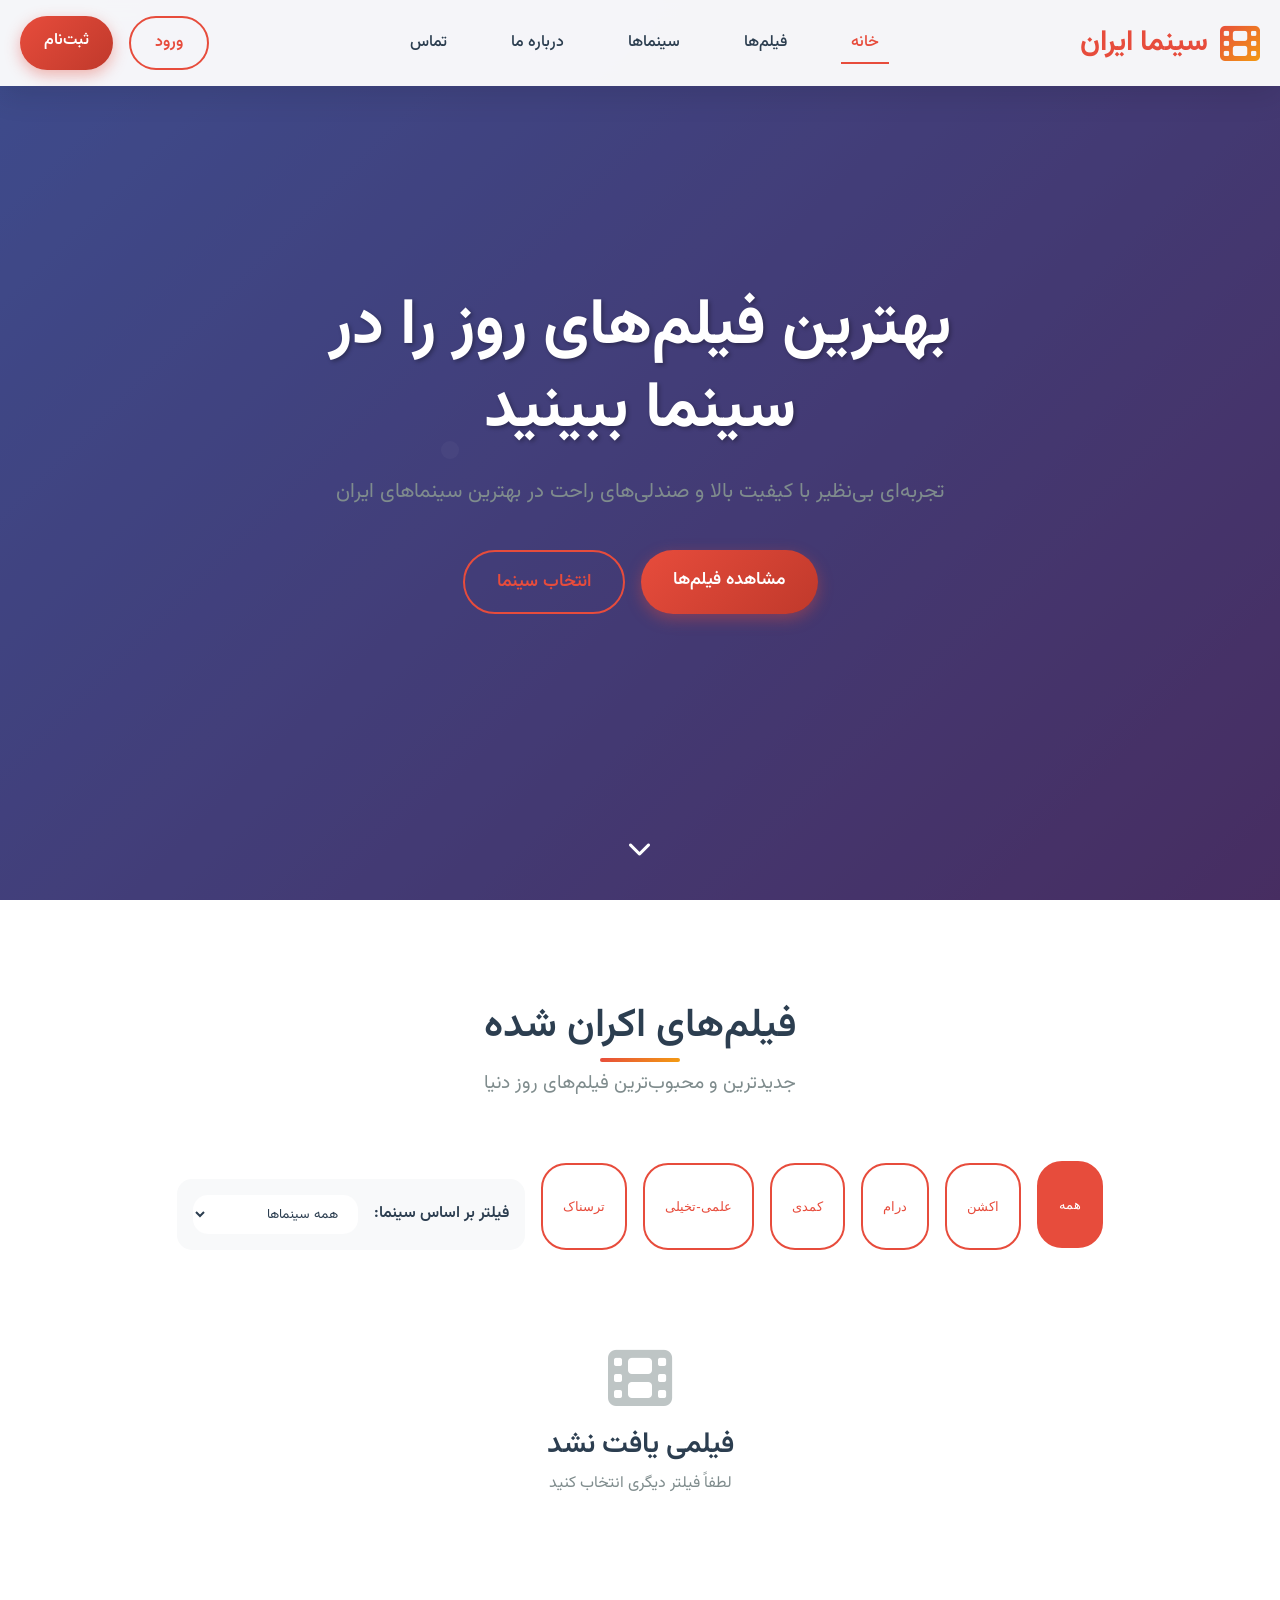
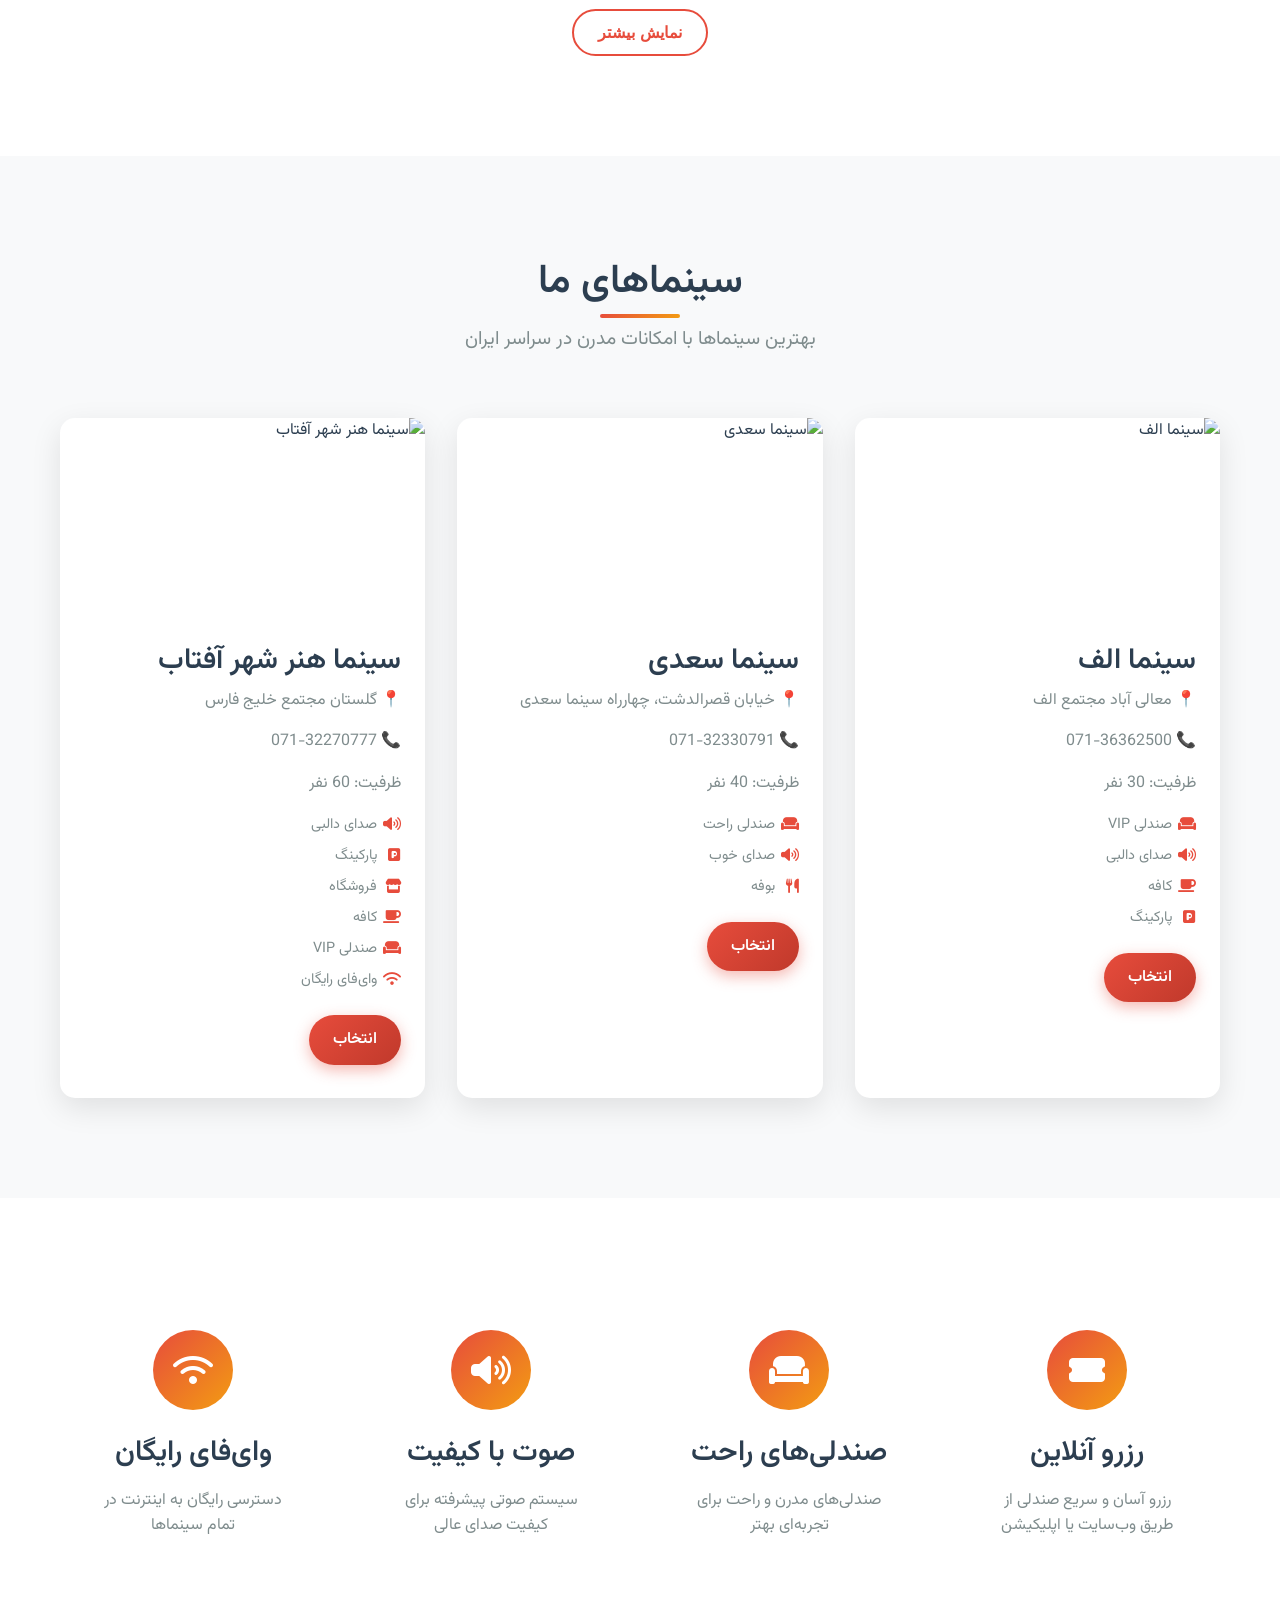
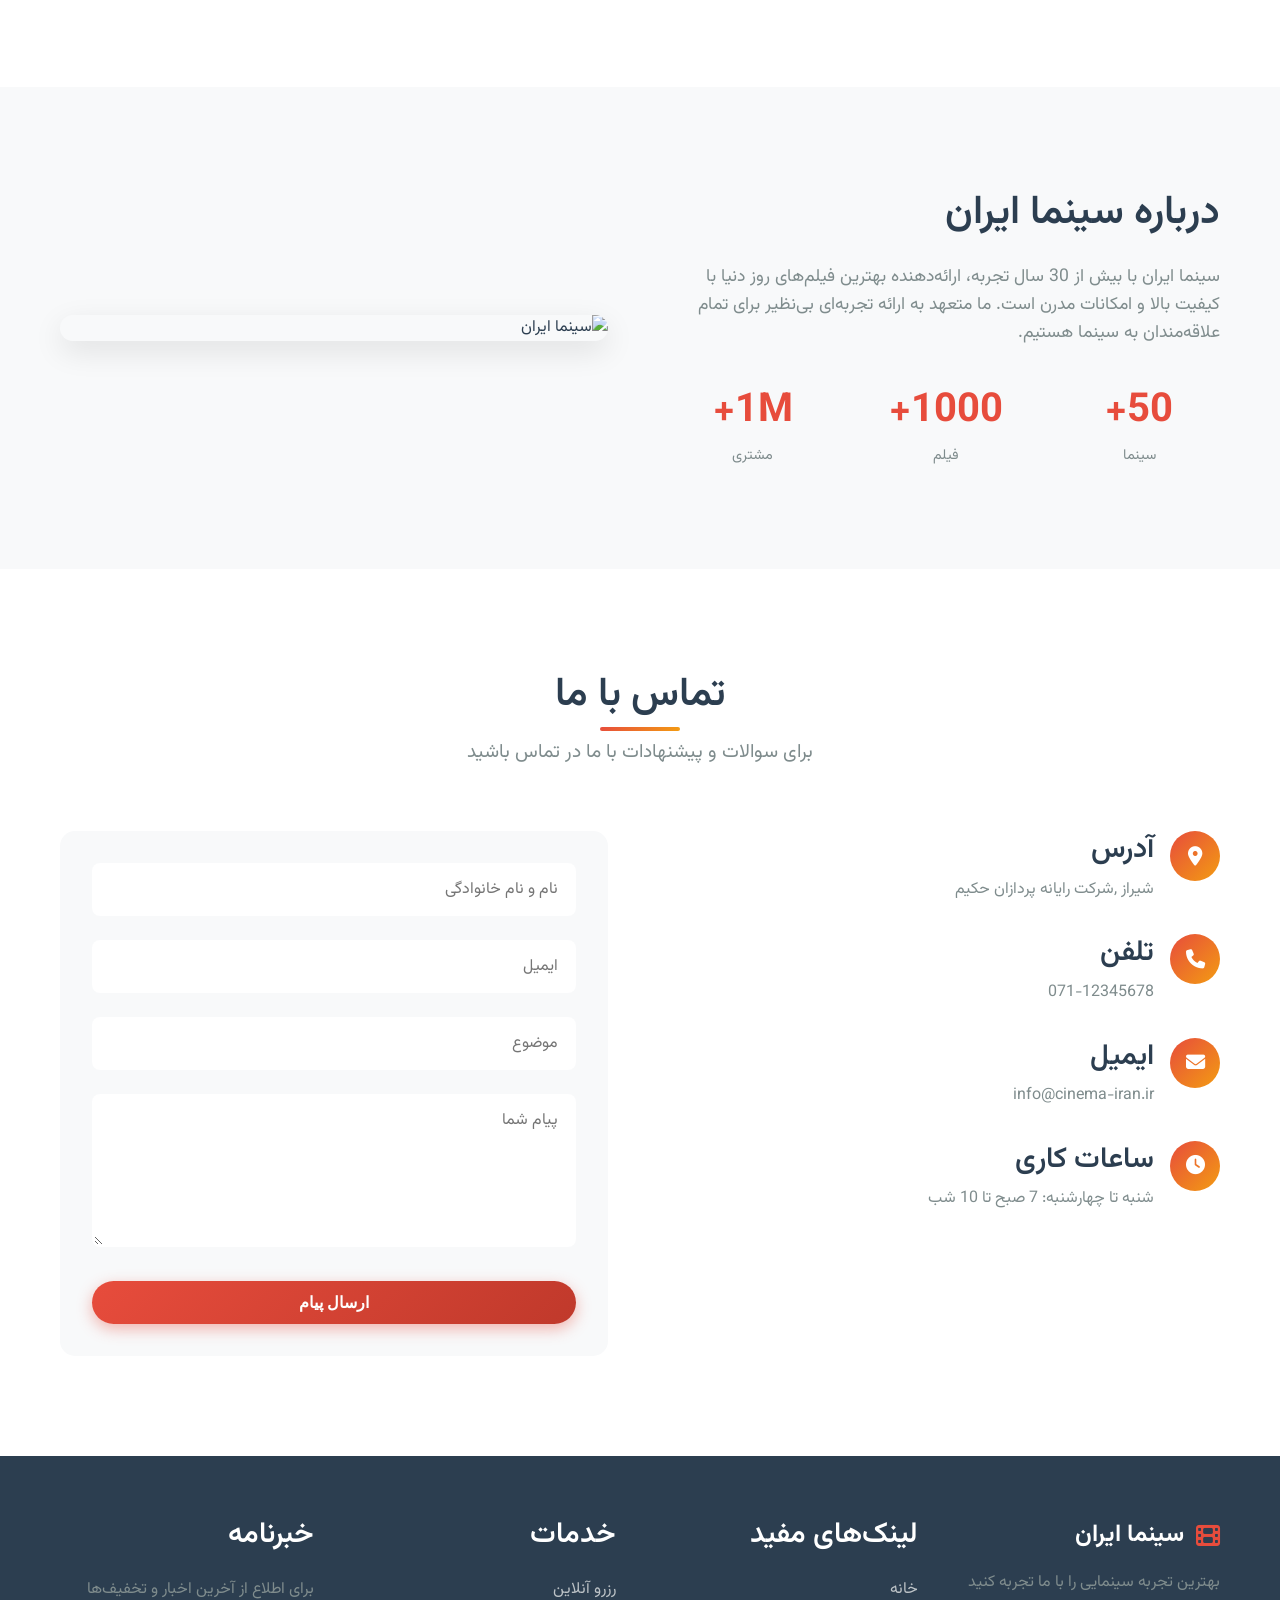
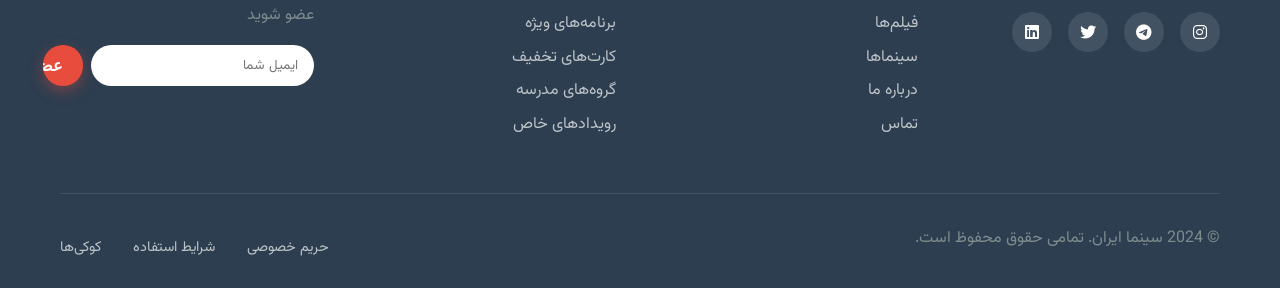
==== New folder (2)/index.html @ 8d55d8ad "Add files via upload" ====
<!DOCTYPE html>
<html lang="fa" dir="rtl">
<head>
    <meta charset="UTF-8">
    <meta name="viewport" content="width=device-width, initial-scale=1.0">
    <title>سینما ایران - بهترین تجربه سینمایی</title>
    <link rel="stylesheet" href="styles/main.css">
    <link href="https://cdnjs.cloudflare.com/ajax/libs/font-awesome/6.4.0/css/all.min.css" rel="stylesheet">
    <link href="https://fonts.googleapis.com/css2?family=Vazirmatn:wght@300;400;500;600;700&display=swap" rel="stylesheet">
</head>
<body>
    <!-- Header -->
    <header class="header">
        <nav class="nav">
            <div class="nav-brand">
                <div class="logo">
                    <i class="fas fa-film"></i>
                    <span>سینما ایران</span>
                </div>
            </div>
            <div class="nav-menu">
                <a href="#home" class="nav-link active">خانه</a>
                <a href="#movies" class="nav-link">فیلم‌ها</a>
                <a href="#cinemas" class="nav-link">سینماها</a>
                <a href="#about" class="nav-link">درباره ما</a>
                <a href="#contact" class="nav-link">تماس</a>
            </div>
            <div class="nav-auth">
                <a href="login.html" class="btn btn-outline">ورود</a>
                <a href="register.html" class="btn btn-primary">ثبت‌نام</a>
            </div>
            <div class="mobile-menu-toggle">
                <i class="fas fa-bars"></i>
            </div>
        </nav>
    </header>

    <!-- Hero Section -->
    <section id="home" class="hero">
        <div class="hero-background">
            <div class="hero-overlay"></div>
        </div>
        <div class="hero-content">
            <h1 class="hero-title">بهترین فیلم‌های روز را در سینما ببینید</h1>
            <p class="hero-subtitle">تجربه‌ای بی‌نظیر با کیفیت بالا و صندلی‌های راحت در بهترین سینماهای ایران</p>
            <div class="hero-buttons">
                <a href="#movies" class="btn btn-primary btn-large">مشاهده فیلم‌ها</a>
                <a href="#cinemas" class="btn btn-outline btn-large">انتخاب سینما</a>
            </div>
        </div>
        <div class="hero-scroll">
            <i class="fas fa-chevron-down"></i>
        </div>
    </section>

    <!-- Movies Section -->
<!-- Movies Section -->
<section id="movies" class="movies-section">
    <div class="container">
        <div class="section-header">
            <h2 class="section-title">فیلم‌های اکران شده</h2>
            <p class="section-subtitle">جدیدترین و محبوب‌ترین فیلم‌های روز دنیا</p>
        </div>
        
        <div class="movies-filter">
            <button class="filter-btn active" data-genre="all">همه</button>
            <button class="filter-btn" data-genre="اکشن">اکشن</button>
            <button class="filter-btn" data-genre="درام">درام</button>
            <button class="filter-btn" data-genre="کمدی">کمدی</button>
            <button class="filter-btn" data-genre="علمی-تخیلی">علمی-تخیلی</button>
            <button class="filter-btn" data-genre="ترسناک">ترسناک</button>
            
            <div class="cinema-filter">
                <label for="cinemaSelect">فیلتر بر اساس سینما:</label>
                <select id="cinemaSelect" onchange="filterMoviesByCinema()">
                    <option value="all">همه سینماها</option>
                    <option value="1">سینما الف</option>
                    <option value="2">سینما سعدی</option>
                    <option value="3">سینما هنر شهر آفتاب</option>
                </select>
            </div>
        </div>

        <div class="movies-grid" id="moviesGrid">
            <!-- Movies will be loaded here -->
        </div>

        <div class="movies-load-more">
            <button class="btn btn-outline" id="loadMoreBtn">نمایش بیشتر</button>
        </div>
    </div>
</section>

<!-- Cinemas Section -->
<section id="cinemas" class="cinemas-section">
    <div class="container">
        <div class="section-header">
            <h2 class="section-title">سینماهای ما</h2>
            <p class="section-subtitle">بهترین سینماها با امکانات مدرن در سراسر ایران</p>
        </div>
        
        <div class="cinemas-grid">

            <!-- سینما الف -->
            <div class="cinema-card">
                <div class="cinema-image">
                    <img src="https://images.unsplash.com/photo-1489599832527-2f8c977cac6a?auto=format&fit=crop&w=1000&q=80" alt="سینما الف">
                </div>
                <div class="cinema-info">
                    <h3>سینما الف</h3>
                    <p>📍 معالی آباد مجتمع الف</p>
                    <p>📞 071-36362500</p>
                    <p>ظرفیت: 30 نفر</p>
                    <div class="cinema-features">
                        <span><i class="fas fa-couch"></i> صندلی VIP</span>
                        <span><i class="fas fa-volume-up"></i> صدای دالبی</span>
                        <span><i class="fas fa-coffee"></i> کافه</span>
                        <span><i class="fas fa-parking"></i> پارکینگ</span>
                    </div>
                    <a href="#" class="btn btn-primary">انتخاب</a>
                </div>
            </div>

            <!-- سینما سعدی -->
            <div class="cinema-card">
                <div class="cinema-image">
                    <img src="https://images.unsplash.com/photo-1517604931442-7e0c8ed2963c?auto=format&fit=crop&w=1000&q=80" alt="سینما سعدی">
                </div>
                <div class="cinema-info">
                    <h3>سینما سعدی</h3>
                    <p>📍 خیابان قصرالدشت، چهارراه سینما سعدی</p>
                    <p>📞 071-32330791</p>
                    <p>ظرفیت: 40 نفر</p>
                    <div class="cinema-features">
                        <span><i class="fas fa-couch"></i> صندلی راحت</span>
                        <span><i class="fas fa-volume-up"></i> صدای خوب</span>
                        <span><i class="fas fa-utensils"></i> بوفه</span>
                    </div>
                    <a href="#" class="btn btn-primary">انتخاب</a>
                </div>
            </div>

            <!-- سینما هنر شهر آفتاب -->
            <div class="cinema-card">
                <div class="cinema-image">
                    <img src="https://images.unsplash.com/photo-1524985069026-dd778a71c7b4?auto=format&fit=crop&w=1000&q=80" alt="سینما هنر شهر آفتاب">
                </div>
                <div class="cinema-info">
                    <h3>سینما هنر شهر آفتاب</h3>
                    <p>📍 گلستان مجتمع خلیج فارس</p>
                    <p>📞 071-32270777</p>
                    <p>ظرفیت: 60 نفر</p>
                    <div class="cinema-features">
                        <span><i class="fas fa-volume-up"></i> صدای دالبی</span>
                        <span><i class="fas fa-parking"></i> پارکینگ</span>
                        <span><i class="fas fa-store"></i> فروشگاه</span>
                        <span><i class="fas fa-coffee"></i> کافه</span>
                        <span><i class="fas fa-couch"></i> صندلی VIP</span>
                        <span><i class="fas fa-wifi"></i> وای‌فای رایگان</span>
                    </div>
                    <a href="#" class="btn btn-primary">انتخاب</a>
                </div>
            </div>

        </div>
    </div>
</section>


    <!-- Features Section -->
    <section class="features-section">
        <div class="container">
            <div class="features-grid">
                <div class="feature-card">
                    <div class="feature-icon">
                        <i class="fas fa-ticket-alt"></i>
                    </div>
                    <h3>رزرو آنلاین</h3>
                    <p>رزرو آسان و سریع صندلی از طریق وب‌سایت یا اپلیکیشن</p>
                </div>
                
                <div class="feature-card">
                    <div class="feature-icon">
                        <i class="fas fa-couch"></i>
                    </div>
                    <h3>صندلی‌های راحت</h3>
                    <p>صندلی‌های مدرن و راحت برای تجربه‌ای بهتر</p>
                </div>
                
                <div class="feature-card">
                    <div class="feature-icon">
                        <i class="fas fa-volume-up"></i>
                    </div>
                    <h3>صوت با کیفیت</h3>
                    <p>سیستم صوتی پیشرفته برای کیفیت صدای عالی</p>
                </div>
                
                <div class="feature-card">
                    <div class="feature-icon">
                        <i class="fas fa-wifi"></i>
                    </div>
                    <h3>وای‌فای رایگان</h3>
                    <p>دسترسی رایگان به اینترنت در تمام سینماها</p>
                </div>
            </div>
        </div>
    </section>

    <!-- About Section -->
    <section id="about" class="about-section">
        <div class="container">
            <div class="about-content">
                <div class="about-text">
                    <h2>درباره سینما ایران</h2>
                    <p>سینما ایران با بیش از 30 سال تجربه، ارائه‌دهنده بهترین فیلم‌های روز دنیا با کیفیت بالا و امکانات مدرن است. ما متعهد به ارائه تجربه‌ای بی‌نظیر برای تمام علاقه‌مندان به سینما هستیم.</p>
                    <div class="about-stats">
                        <div class="stat">
                            <span class="stat-number">50+</span>
                            <span class="stat-label">سینما</span>
                        </div>
                        <div class="stat">
                            <span class="stat-number">1000+</span>
                            <span class="stat-label">فیلم</span>
                        </div>
                        <div class="stat">
                            <span class="stat-number">1M+</span>
                            <span class="stat-label">مشتری</span>
                        </div>
                    </div>
                </div>
                <div class="about-image">
                    <img src="https://images.unsplash.com/photo-1489599832527-2f8c977cac6a?ixlib=rb-4.0.3&ixid=M3wxMjA3fDB8MHxwaG90by1wYWdlfHx8fGVufDB8fHx8fA%3D%3D&auto=format&fit=crop&w=1000&q=80" alt="سینما ایران">
                </div>
            </div>
        </div>
    </section>

    <!-- Contact Section -->
    <section id="contact" class="contact-section">
        <div class="container">
            <div class="section-header">
                <h2 class="section-title">تماس با ما</h2>
                <p class="section-subtitle">برای سوالات و پیشنهادات با ما در تماس باشید</p>
            </div>
            
            <div class="contact-content">
                <div class="contact-info">
                    <div class="contact-item">
                        <div class="contact-icon">
                            <i class="fas fa-map-marker-alt"></i>
                        </div>
                        <div>
                            <h3>آدرس</h3>
                            <P>شیراز ,شرکت رایانه پردازان حکیم</P>
                        </div>
                    </div>
                    
                    <div class="contact-item">
                        <div class="contact-icon">
                            <i class="fas fa-phone"></i>
                        </div>
                        <div>
                            <h3>تلفن</h3>
                            <p>071-12345678</p>
                        </div>
                    </div>
                    
                    <div class="contact-item">
                        <div class="contact-icon">
                            <i class="fas fa-envelope"></i>
                        </div>
                        <div>
                            <h3>ایمیل</h3>
                            <p>info@cinema-iran.ir</p>
                        </div>
                    </div>
                    
                    <div class="contact-item">
                        <div class="contact-icon">
                            <i class="fas fa-clock"></i>
                        </div>
                        <div>
                            <h3>ساعات کاری</h3>
                            <p>شنبه تا چهارشنبه: 7 صبح تا 10 شب</p>
                        </div>
                    </div>
                </div>
                
                <div class="contact-form">
                    <form id="contactForm">
                        <div class="form-group">
                            <input type="text" id="name" placeholder="نام و نام خانوادگی" required>
                        </div>
                        <div class="form-group">
                            <input type="email" id="email" placeholder="ایمیل" required>
                        </div>
                        <div class="form-group">
                            <input type="text" id="subject" placeholder="موضوع" required>
                        </div>
                        <div class="form-group">
                            <textarea id="message" rows="5" placeholder="پیام شما" required></textarea>
                        </div>
                        <button type="submit" class="btn btn-primary btn-full">ارسال پیام</button>
                    </form>
                </div>
            </div>
        </div>
    </section>

    <!-- Footer -->
    <footer class="footer">
        <div class="container">
            <div class="footer-content">
                <div class="footer-section">
                    <div class="footer-logo">
                        <i class="fas fa-film"></i>
                        <span>سینما ایران</span>
                    </div>
                    <p>بهترین تجربه سینمایی را با ما تجربه کنید</p>
                    <div class="social-links">
                        <a href="#"><i class="fab fa-instagram"></i></a>
                        <a href="#"><i class="fab fa-telegram"></i></a>
                        <a href="#"><i class="fab fa-twitter"></i></a>
                        <a href="#"><i class="fab fa-linkedin"></i></a>
                    </div>
                </div>
                
                <div class="footer-section">
                    <h3>لینک‌های مفید</h3>
                    <ul>
                        <li><a href="#home">خانه</a></li>
                        <li><a href="#movies">فیلم‌ها</a></li>
                        <li><a href="#cinemas">سینماها</a></li>
                        <li><a href="#about">درباره ما</a></li>
                        <li><a href="#contact">تماس</a></li>
                    </ul>
                </div>
                
                <div class="footer-section">
                    <h3>خدمات</h3>
                    <ul>
                        <li><a href="#">رزرو آنلاین</a></li>
                        <li><a href="#">برنامه‌های ویژه</a></li>
                        <li><a href="#">کارت‌های تخفیف</a></li>
                        <li><a href="#">گروه‌های مدرسه</a></li>
                        <li><a href="#">رویدادهای خاص</a></li>
                    </ul>
                </div>
                
                <div class="footer-section">
                    <h3>خبرنامه</h3>
                    <p>برای اطلاع از آخرین اخبار و تخفیف‌ها عضو شوید</p>
                    <form class="newsletter-form">
                        <input type="email" placeholder="ایمیل شما" required>
                        <button type="submit" class="btn btn-primary">عضویت</button>
                    </form>
                </div>
            </div>
            
            <div class="footer-bottom">
                <p>&copy; 2024 سینما ایران. تمامی حقوق محفوظ است.</p>
                <div class="footer-links">
                    <a href="#">حریم خصوصی</a>
                    <a href="#">شرایط استفاده</a>
                    <a href="#">کوکی‌ها</a>
                </div>
            </div>
        </div>
    </footer>

    <script src="js/main.js"></script>
</body>
</html>
---- New folder (2)/styles/main.css ----
/* Reset and Base Styles */
* {
    margin: 0;
    padding: 0;
    box-sizing: border-box;
}

:root {
    --primary-color: #e74c3c;
    --primary-dark: #c0392b;
    --secondary-color: #f39c12;
    --accent-color: #3498db;
    --text-dark: #2c3e50;
    --text-light: #7f8c8d;
    --bg-light: #f8f9fa;
    --bg-white: #ffffff;
    --shadow: 0 10px 30px rgba(0, 0, 0, 0.1);
    --shadow-hover: 0 20px 40px rgba(0, 0, 0, 0.15);
    --border-radius: 15px;
    --transition: all 0.3s cubic-bezier(0.4, 0, 0.2, 1);
}

body {
    font-family: 'Vazirmatn', 'Tahoma', sans-serif;
    line-height: 1.6;
    color: var(--text-dark);
    background-color: var(--bg-light);
    overflow-x: hidden;
}

.container {
    max-width: 1200px;
    margin: 0 auto;
    padding: 0 20px;
}

/* Typography */
h1, h2, h3, h4, h5, h6 {
    font-weight: 600;
    line-height: 1.3;
    margin-bottom: 1rem;
}

h1 { font-size: 3.5rem; }
h2 { font-size: 2.5rem; }
h3 { font-size: 1.8rem; }

p {
    margin-bottom: 1rem;
    color: var(--text-light);
}

/* Buttons */
.btn {
    display: inline-block;
    padding: 12px 24px;
    border: none;
    border-radius: 50px;
    text-decoration: none;
    font-weight: 600;
    font-size: 1rem;
    text-align: center;
    cursor: pointer;
    transition: var(--transition);
    position: relative;
    overflow: hidden;
}

.btn::before {
    content: '';
    position: absolute;
    top: 0;
    left: -100%;
    width: 100%;
    height: 100%;
    background: linear-gradient(90deg, transparent, rgba(255, 255, 255, 0.2), transparent);
    transition: left 0.5s;
}

.btn:hover::before {
    left: 100%;
}

.btn-primary {
    background: linear-gradient(135deg, var(--primary-color), var(--primary-dark));
    color: white;
    box-shadow: 0 5px 15px rgba(231, 76, 60, 0.4);
}

.btn-primary:hover {
    transform: translateY(-3px);
    box-shadow: 0 10px 25px rgba(231, 76, 60, 0.6);
}

.btn-outline {
    background: transparent;
    color: var(--primary-color);
    border: 2px solid var(--primary-color);
}

.btn-outline:hover {
    background: var(--primary-color);
    color: white;
    transform: translateY(-3px);
}

.btn-large {
    padding: 16px 32px;
    font-size: 1.1rem;
}

.btn-full {
    width: 100%;
}

/* Header */
.header {
    position: fixed;
    top: 0;
    left: 0;
    right: 0;
    padding-left: 20px;
    padding-right: 20px;
    background: rgba(255, 255, 255, 0.95);
    backdrop-filter: blur(10px);
    z-index: 1000;
    transition: var(--transition);
    box-shadow: var(--shadow);
}

.header.scrolled {
    background: rgba(255, 255, 255, 0.98);
    box-shadow: 0 5px 20px rgba(0, 0, 0, 0.1);
}

.nav {
    display: flex;
    justify-content: space-between;
    align-items: center;
    padding: 1rem 0;
}

.nav-brand .logo {
    display: flex;
    align-items: center;
    gap: 12px;
    font-size: 1.8rem;
    font-weight: 700;
    color: var(--primary-color);
}

.nav-brand .logo i {
    font-size: 2.5rem;
    background: linear-gradient(135deg, var(--primary-color), var(--secondary-color));
    -webkit-background-clip: text;
    -webkit-text-fill-color: transparent;
    background-clip: text;
}

.nav-menu {
    display: flex;
    gap: 2rem;
}

.nav-link {
    color: var(--text-dark);
    text-decoration: none;
    font-weight: 500;
    padding: 8px 16px;
    border-radius: 25px;
    transition: var(--transition);
    position: relative;
}

.nav-link::after {
    content: '';
    position: absolute;
    bottom: 0;
    left: 50%;
    width: 0;
    height: 2px;
    background: var(--primary-color);
    transition: var(--transition);
    transform: translateX(-50%);
}

.nav-link:hover::after,
.nav-link.active::after {
    width: 80%;
}

.nav-link:hover,
.nav-link.active {
    color: var(--primary-color);
}

.nav-auth {
    display: flex;
    gap: 1rem;
}

.mobile-menu-toggle {
    display: none;
    font-size: 1.5rem;
    cursor: pointer;
    color: var(--primary-color);
}

/* Hero Section */
.hero {
    height: 100vh;
    position: relative;
    display: flex;
    align-items: center;
    justify-content: center;
    text-align: center;
    color: white;
    overflow: hidden;
}

.hero-background {
    position: absolute;
    top: 0;
    left: 0;
    width: 100%;
    height: 100%;
    background: linear-gradient(135deg, #667eea 0%, #764ba2 100%);
    z-index: -2;
}

.hero-background::before {
    content: '';
    position: absolute;
    top: 0;
    left: 0;
    width: 100%;
    height: 100%;
    background: url('data:image/svg+xml,<svg xmlns="http://www.w3.org/2000/svg" viewBox="0 0 100 100"><defs><pattern id="grain" width="100" height="100" patternUnits="userSpaceOnUse"><circle cx="50" cy="50" r="1" fill="white" opacity="0.1"/></pattern></defs><rect width="100" height="100" fill="url(%23grain)"/></svg>');
    opacity: 0.3;
}

.hero-overlay {
    position: absolute;
    top: 0;
    left: 0;
    width: 100%;
    height: 100%;
    background: rgba(0, 0, 0, 0.4);
    z-index: -1;
}

.hero-content {
    max-width: 800px;
    padding: 0 20px;
    z-index: 1;
}

.hero-title {
    font-size: 4rem;
    font-weight: 700;
    margin-bottom: 1.5rem;
    text-shadow: 2px 2px 4px rgba(0, 0, 0, 0.3);
    animation: fadeInUp 1s ease-out;
}

.hero-subtitle {
    font-size: 1.3rem;
    margin-bottom: 2.5rem;
    opacity: 0.9;
    animation: fadeInUp 1s ease-out 0.2s both;
}

.hero-buttons {
    display: flex;
    gap: 1rem;
    justify-content: center;
    flex-wrap: wrap;
    animation: fadeInUp 1s ease-out 0.4s both;
}

.hero-scroll {
    position: absolute;
    bottom: 30px;
    left: 50%;
    transform: translateX(-50%);
    color: white;
    font-size: 1.5rem;
    animation: bounce 2s infinite;
    cursor: pointer;
}

/* Section Headers */
.section-header {
    text-align: center;
    margin-bottom: 4rem;
}

.section-title {
    color: var(--text-dark);
    margin-bottom: 1rem;
    position: relative;
}

.section-title::after {
    content: '';
    position: absolute;
    bottom: -10px;
    left: 50%;
    transform: translateX(-50%);
    width: 80px;
    height: 4px;
    background: linear-gradient(135deg, var(--primary-color), var(--secondary-color));
    border-radius: 2px;
}

.section-subtitle {
    font-size: 1.2rem;
    color: var(--text-light);
    max-width: 600px;
    margin: 0 auto;
}

/* Movies Section */
.movies-section {
    padding: 100px 0;
    background: var(--bg-white);
}

.movies-filter {
    display: flex;
    justify-content: center;
    gap: 1rem;
    margin-bottom: 3rem;
    flex-wrap: wrap;
}

.filter-btn {
    padding: 10px 20px;
    border: 2px solid var(--primary-color);
    background: transparent;
    color: var(--primary-color);
    border-radius: 25px;
    cursor: pointer;
    transition: var(--transition);
    font-weight: 500;
}

.filter-btn:hover,
.filter-btn.active {
    background: var(--primary-color);
    color: white;
    transform: translateY(-2px);
}

.movies-grid {
    display: grid;
    grid-template-columns: repeat(auto-fit, minmax(300px, 1fr));
    gap: 2rem;
    margin-bottom: 3rem;
}

.movie-card {
    background: var(--bg-white);
    border-radius: var(--border-radius);
    overflow: hidden;
    box-shadow: var(--shadow);
    transition: var(--transition);
    cursor: pointer;
}

.movie-card:hover {
    transform: translateY(-10px);
    box-shadow: var(--shadow-hover);
}

.movie-image {
    width: 100%;
    height: 200px;
    background: linear-gradient(135deg, var(--primary-color), var(--secondary-color));
    display: flex;
    align-items: center;
    justify-content: center;
    color: white;
    font-size: 4rem;
    position: relative;
    overflow: hidden;
}

.movie-image::before {
    content: '';
    position: absolute;
    top: 0;
    left: 0;
    width: 100%;
    height: 100%;
    background: linear-gradient(45deg, transparent 30%, rgba(255, 255, 255, 0.1) 50%, transparent 70%);
    transform: translateX(-100%);
    transition: var(--transition);
}

.movie-card:hover .movie-image::before {
    transform: translateX(100%);
}

.movie-info {
    padding: 1.5rem;
}

.movie-title {
    font-size: 1.3rem;
    font-weight: 600;
    color: var(--text-dark);
    margin-bottom: 0.5rem;
}

.movie-genre {
    color: var(--text-light);
    margin-bottom: 0.5rem;
    font-size: 0.9rem;
}

.movie-rating {
    display: flex;
    align-items: center;
    gap: 0.5rem;
    margin-bottom: 1rem;
}

.movie-rating i {
    color: var(--secondary-color);
}

.movie-price {
    font-size: 1.2rem;
    font-weight: 600;
    color: var(--primary-color);
    margin-bottom: 1rem;
}

.book-btn {
    width: 100%;
    background: linear-gradient(135deg, var(--primary-color), var(--primary-dark));
    color: white;
    border: none;
    padding: 12px;
    border-radius: 8px;
    font-weight: 600;
    cursor: pointer;
    transition: var(--transition);
}

.book-btn:hover {
    transform: translateY(-2px);
    box-shadow: 0 5px 15px rgba(231, 76, 60, 0.4);
}

.movies-load-more {
    text-align: center;
}

/* Cinemas Section */
.cinemas-section {
    padding: 100px 0;
    background: var(--bg-light);
}

.cinemas-grid {
    display: grid;
    grid-template-columns: repeat(auto-fit, minmax(350px, 1fr));
    gap: 2rem;
}

.cinema-card {
    background: var(--bg-white);
    border-radius: var(--border-radius);
    overflow: hidden;
    box-shadow: var(--shadow);
    transition: var(--transition);
}

.cinema-card:hover {
    transform: translateY(-10px);
    box-shadow: var(--shadow-hover);
}

.cinema-image {
    width: 100%;
    height: 200px;
    overflow: hidden;
}

.cinema-image img {
    width: 100%;
    height: 100%;
    object-fit: cover;
    transition: var(--transition);
}

.cinema-card:hover .cinema-image img {
    transform: scale(1.1);
}

.cinema-info {
    padding: 1.5rem;
}

.cinema-info h3 {
    color: var(--text-dark);
    margin-bottom: 0.5rem;
}

.cinema-info p {
    color: var(--text-light);
    margin-bottom: 1rem;
}

.cinema-features {
    display: flex;
    flex-direction: column;
    gap: 0.5rem;
    margin-bottom: 1.5rem;
}

.cinema-features span {
    display: flex;
    align-items: center;
    gap: 0.5rem;
    font-size: 0.9rem;
    color: var(--text-light);
}

.cinema-features i {
    color: var(--primary-color);
    width: 16px;
}

/* Features Section */
.features-section {
    padding: 100px 0;
    background: var(--bg-white);
}

.features-grid {
    display: grid;
    grid-template-columns: repeat(auto-fit, minmax(250px, 1fr));
    gap: 2rem;
}

.feature-card {
    text-align: center;
    padding: 2rem;
    transition: var(--transition);
}

.feature-card:hover {
    transform: translateY(-10px);
}

.feature-icon {
    width: 80px;
    height: 80px;
    margin: 0 auto 1.5rem;
    background: linear-gradient(135deg, var(--primary-color), var(--secondary-color));
    border-radius: 50%;
    display: flex;
    align-items: center;
    justify-content: center;
    color: white;
    font-size: 2rem;
}

.feature-card h3 {
    color: var(--text-dark);
    margin-bottom: 1rem;
}

.feature-card p {
    color: var(--text-light);
}

/* About Section */
.about-section {
    padding: 100px 0;
    background: var(--bg-light);
}

.about-content {
    display: grid;
    grid-template-columns: 1fr 1fr;
    gap: 4rem;
    align-items: center;
}

.about-text h2 {
    color: var(--text-dark);
    margin-bottom: 1.5rem;
}

.about-text p {
    font-size: 1.1rem;
    margin-bottom: 2rem;
}

.about-stats {
    display: grid;
    grid-template-columns: repeat(3, 1fr);
    gap: 2rem;
}

.stat {
    text-align: center;
}

.stat-number {
    display: block;
    font-size: 2.5rem;
    font-weight: 700;
    color: var(--primary-color);
}

.stat-label {
    color: var(--text-light);
    font-size: 0.9rem;
}

.about-image {
    border-radius: var(--border-radius);
    overflow: hidden;
    box-shadow: var(--shadow);
}

.about-image img {
    width: 100%;
    height: 100%;
    object-fit: cover;
}

/* Contact Section */
.contact-section {
    padding: 100px 0;
    background: var(--bg-white);
}

.contact-content {
    display: grid;
    grid-template-columns: 1fr 1fr;
    gap: 4rem;
}

.contact-info {
    display: flex;
    flex-direction: column;
    gap: 2rem;
}

.contact-item {
    display: flex;
    gap: 1rem;
    align-items: flex-start;
}

.contact-icon {
    width: 50px;
    height: 50px;
    background: linear-gradient(135deg, var(--primary-color), var(--secondary-color));
    border-radius: 50%;
    display: flex;
    align-items: center;
    justify-content: center;
    color: white;
    font-size: 1.2rem;
    flex-shrink: 0;
}

.contact-item h3 {
    color: var(--text-dark);
    margin-bottom: 0.5rem;
}

.contact-item p {
    color: var(--text-light);
    margin: 0;
}

.contact-form {
    background: var(--bg-light);
    padding: 2rem;
    border-radius: var(--border-radius);
}

.form-group {
    margin-bottom: 1.5rem;
}

.form-group input,
.form-group textarea {
    width: 100%;
    padding: 12px 16px;
    border: 2px solid transparent;
    border-radius: 8px;
    font-family: inherit;
    font-size: 1rem;
    transition: var(--transition);
    background: var(--bg-white);
}

.form-group input:focus,
.form-group textarea:focus {
    outline: none;
    border-color: var(--primary-color);
    box-shadow: 0 0 0 3px rgba(231, 76, 60, 0.1);
}

.form-group textarea {
    resize: vertical;
    min-height: 120px;
}

/* Footer */
.footer {
    background: var(--text-dark);
    color: white;
    padding: 60px 0 20px;
}

.footer-content {
    display: grid;
    grid-template-columns: repeat(auto-fit, minmax(250px, 1fr));
    gap: 3rem;
    margin-bottom: 3rem;
}

.footer-logo {
    display: flex;
    align-items: center;
    gap: 12px;
    font-size: 1.5rem;
    font-weight: 700;
    margin-bottom: 1rem;
}

.footer-logo i {
    color: var(--primary-color);
}

.footer-section h3 {
    color: white;
    margin-bottom: 1.5rem;
}

.footer-section ul {
    list-style: none;
}

.footer-section ul li {
    margin-bottom: 0.5rem;
}

.footer-section ul li a {
    color: #bdc3c7;
    text-decoration: none;
    transition: var(--transition);
}

.footer-section ul li a:hover {
    color: var(--primary-color);
}

.social-links {
    display: flex;
    gap: 1rem;
    margin-top: 1rem;
}

.social-links a {
    width: 40px;
    height: 40px;
    background: rgba(255, 255, 255, 0.1);
    border-radius: 50%;
    display: flex;
    align-items: center;
    justify-content: center;
    color: white;
    text-decoration: none;
    transition: var(--transition);
}

.social-links a:hover {
    background: var(--primary-color);
    transform: translateY(-3px);
}

.newsletter-form {
    display: flex;
    gap: 0.5rem;
    margin-top: 1rem;
}

.newsletter-form input {
    flex: 1;
    padding: 10px 16px;
    border: none;
    border-radius: 25px;
    font-family: inherit;
}

.newsletter-form button {
    padding: 10px 20px;
    border: none;
    border-radius: 25px;
    background: var(--primary-color);
    color: white;
    cursor: pointer;
    transition: var(--transition);
}

.newsletter-form button:hover {
    background: var(--primary-dark);
}

.footer-bottom {
    border-top: 1px solid rgba(255, 255, 255, 0.1);
    padding-top: 2rem;
    display: flex;
    justify-content: space-between;
    align-items: center;
    flex-wrap: wrap;
    gap: 1rem;
}

.footer-links {
    display: flex;
    gap: 2rem;
}

.footer-links a {
    color: #bdc3c7;
    text-decoration: none;
    font-size: 0.9rem;
    transition: var(--transition);
}

.footer-links a:hover {
    color: var(--primary-color);
}

/* Animations */
@keyframes fadeInUp {
    from {
        opacity: 0;
        transform: translateY(30px);
    }
    to {
        opacity: 1;
        transform: translateY(0);
    }
}

@keyframes bounce {
    0%, 20%, 50%, 80%, 100% {
        transform: translateX(-50%) translateY(0);
    }
    40% {
        transform: translateX(-50%) translateY(-10px);
    }
    60% {
        transform: translateX(-50%) translateY(-5px);
    }
}

/* Responsive Design */
@media (max-width: 768px) {
    .hero-title {
        font-size: 2.5rem;
    }
    
    .hero-subtitle {
        font-size: 1.1rem;
    }
    
    .hero-buttons {
        flex-direction: column;
        align-items: center;
    }
    
    .nav-menu {
        display: none;
    }
    
    .mobile-menu-toggle {
        display: block;
    }
    
    .about-content,
    .contact-content {
        grid-template-columns: 1fr;
        gap: 2rem;
    }
    
    .about-stats {
        grid-template-columns: 1fr;
    }
    
    .cinemas-grid {
        grid-template-columns: 1fr;
    }
    
    .features-grid {
        grid-template-columns: 1fr;
    }
    
    .footer-content {
        grid-template-columns: 1fr;
        text-align: center;
    }
    
    .footer-bottom {
        flex-direction: column;
        text-align: center;
    }
}

@media (max-width: 480px) {
    .container {
        padding: 0 15px;
    }
    
    .hero-title {
        font-size: 2rem;
    }
    
    .section-title {
        font-size: 2rem;
    }
    
    .movies-filter {
        flex-direction: column;
        align-items: center;
    }
    
    .filter-btn {
        width: 200px;
    }
}

/* Cinema Filter */
.cinema-filter {
    display: flex;
    align-items: center;
    gap: 1rem;
    margin-top: 1rem;
    padding: 1rem;
    background: var(--bg-light);
    border-radius: var(--border-radius);
}

.cinema-filter label {
    font-weight: 600;
    color: var(--text-dark);
    white-space: nowrap;
}

.cinema-filter select {
    padding: 0.5rem 1rem;
    border: 2px solid var(--border-color);
    border-radius: var(--border-radius);
    background: var(--bg-white);
    color: var(--text-dark);
    font-family: 'Vazirmatn', 'Tahoma', sans-serif;
    cursor: pointer;
    transition: var(--transition);
}

.cinema-filter select:focus {
    outline: none;
    border-color: var(--primary-color);
    box-shadow: 0 0 0 3px rgba(231, 76, 60, 0.1);
}

/* Movie Selection Modal */
.movie-selection-modal {
    position: fixed;
    top: 0;
    left: 0;
    width: 100%;
    height: 100%;
    background: rgba(0, 0, 0, 0.8);
    z-index: 10000;
    display: flex;
    align-items: center;
    justify-content: center;
}

.movie-selection-modal .modal-content {
    background: var(--bg-white);
    border-radius: var(--border-radius);
    max-width: 800px;
    width: 90%;
    max-height: 90vh;
    overflow-y: auto;
    box-shadow: var(--shadow-hover);
}

.movie-selection-modal .modal-header {
    padding: 1.5rem;
    border-bottom: 1px solid var(--border-color);
    text-align: center;
}

.movie-selection-modal .modal-header h2 {
    color: var(--text-dark);
    margin-bottom: 0.5rem;
}

.movie-selection-modal .modal-header p {
    color: var(--text-light);
    margin: 0;
}

.movie-selection-modal .modal-body {
    padding: 1.5rem;
}

.movies-grid {
    display: grid;
    grid-template-columns: repeat(auto-fit, minmax(250px, 1fr));
    gap: 1rem;
}

.movie-card {
    background: var(--bg-white);
    border: 2px solid var(--border-color);
    border-radius: var(--border-radius);
    padding: 1rem;
    cursor: pointer;
    transition: var(--transition);
    text-align: center;
}

.movie-card:hover {
    border-color: var(--primary-color);
    transform: translateY(-2px);
    box-shadow: var(--shadow-hover);
}

.movie-card .movie-image {
    font-size: 3rem;
    margin-bottom: 1rem;
}

.movie-card .movie-info h3 {
    color: var(--text-dark);
    margin-bottom: 0.5rem;
    font-size: 1.1rem;
}

.movie-card .movie-info p {
    color: var(--text-light);
    margin-bottom: 0.25rem;
    font-size: 0.9rem;
}

.movie-card .movie-info .movie-genre {
    color: var(--primary-color);
    font-weight: 600;
}

.movie-card .movie-info .movie-rating {
    color: #f39c12;
    font-weight: 600;
}

.movie-card .movie-info .movie-price {
    color: var(--success-color);
    font-weight: 700;
    font-size: 1rem;
}
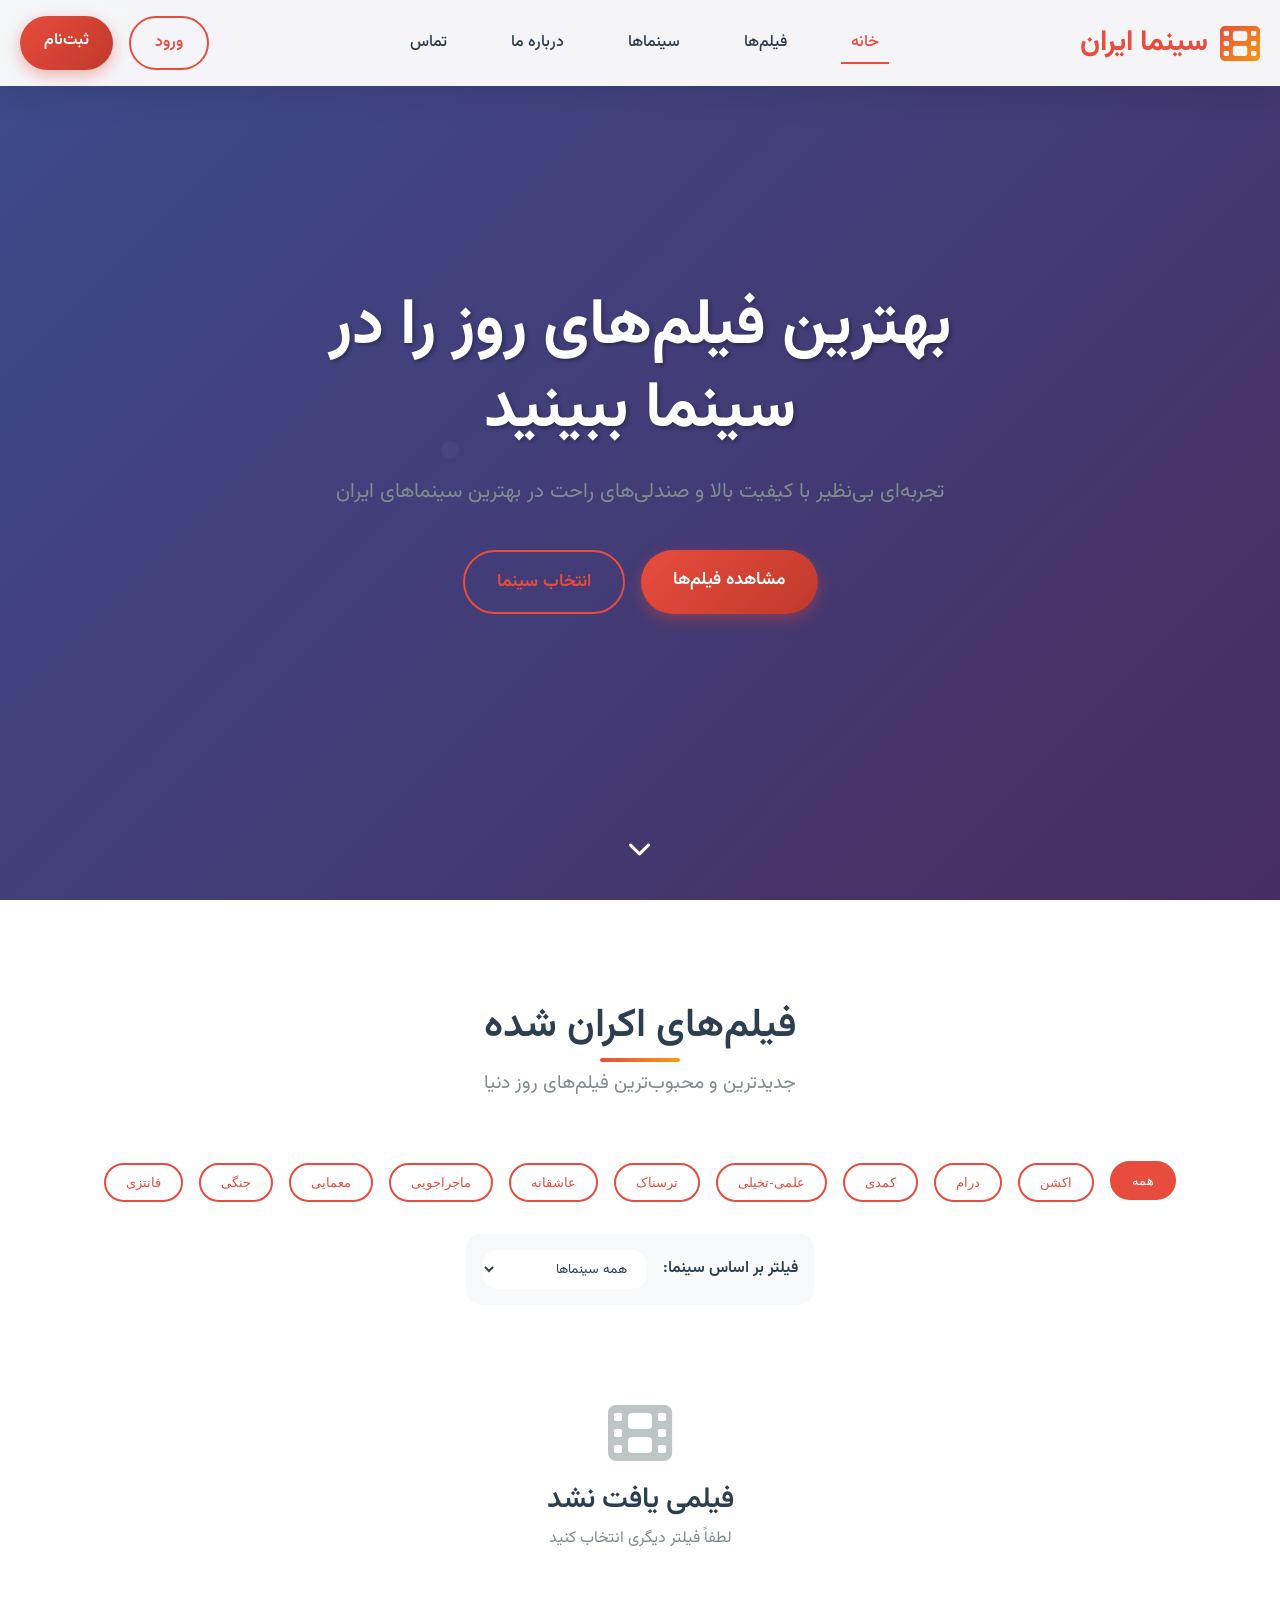
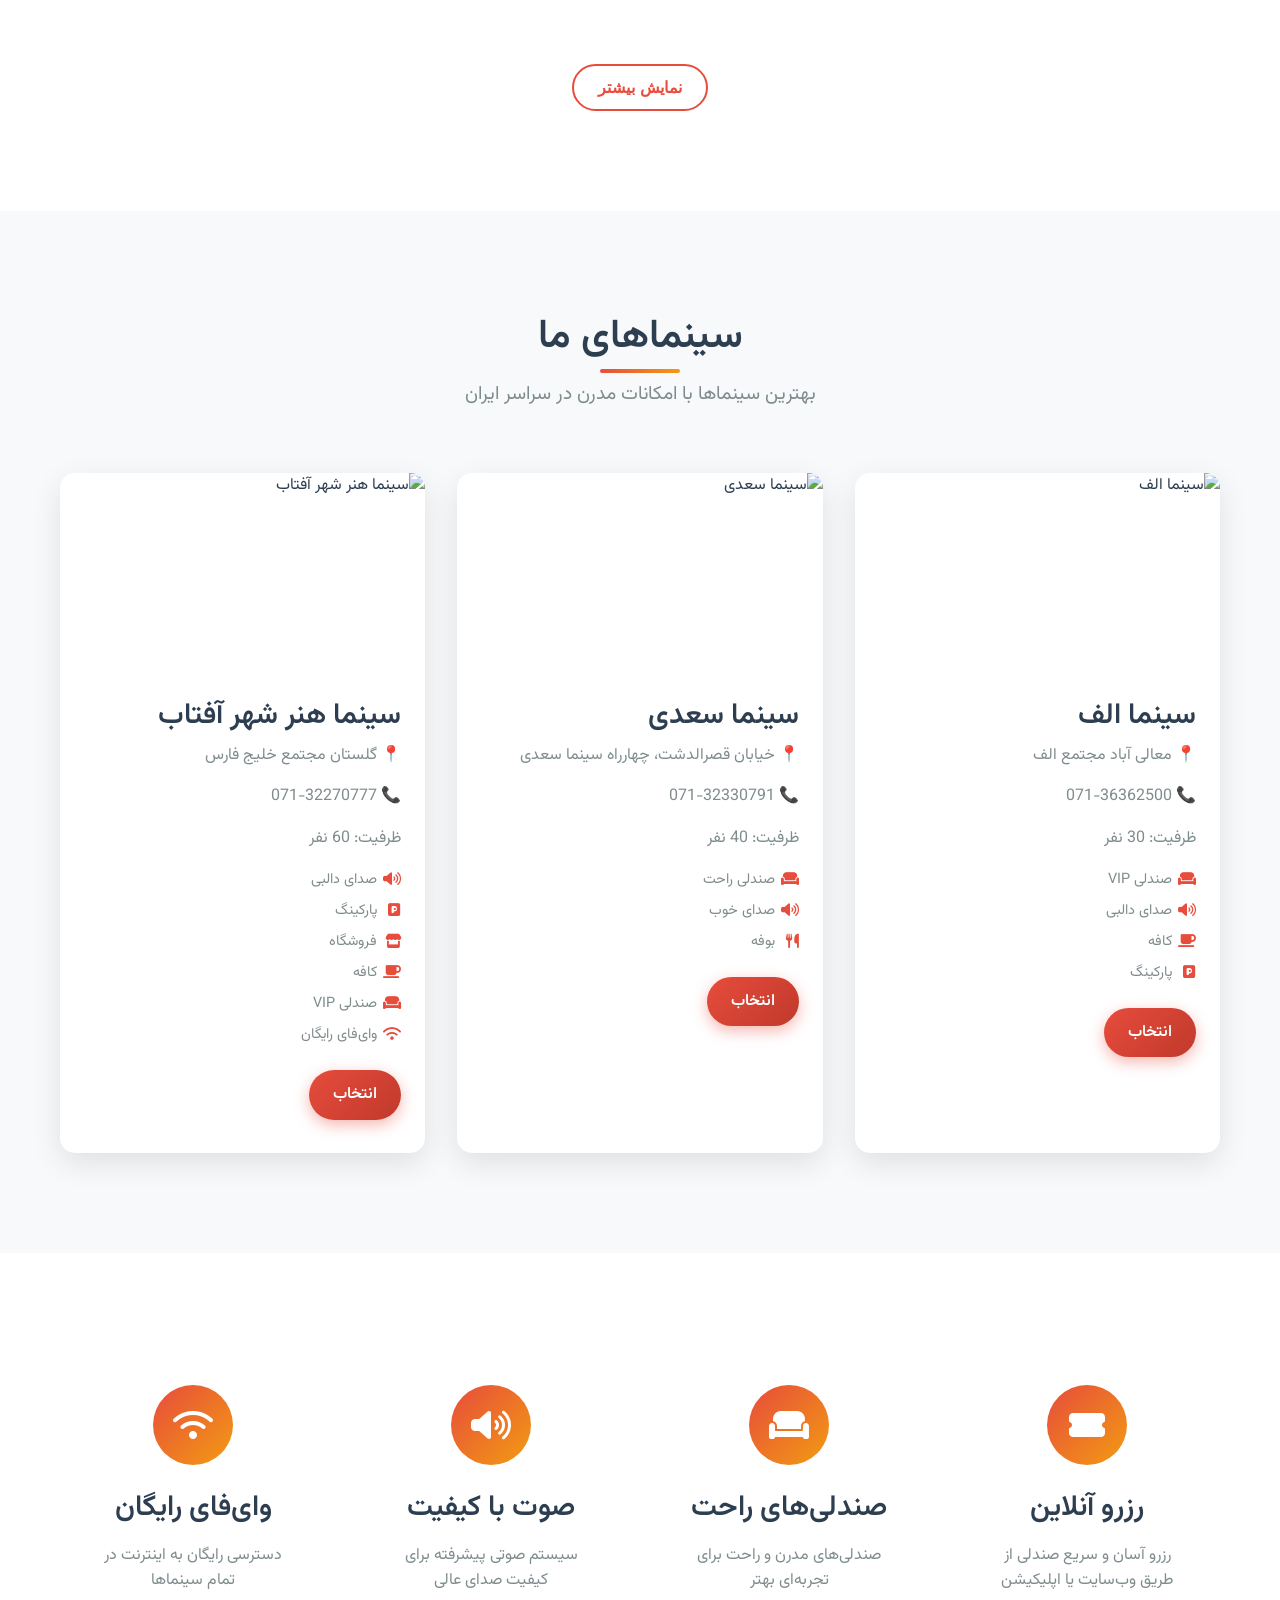
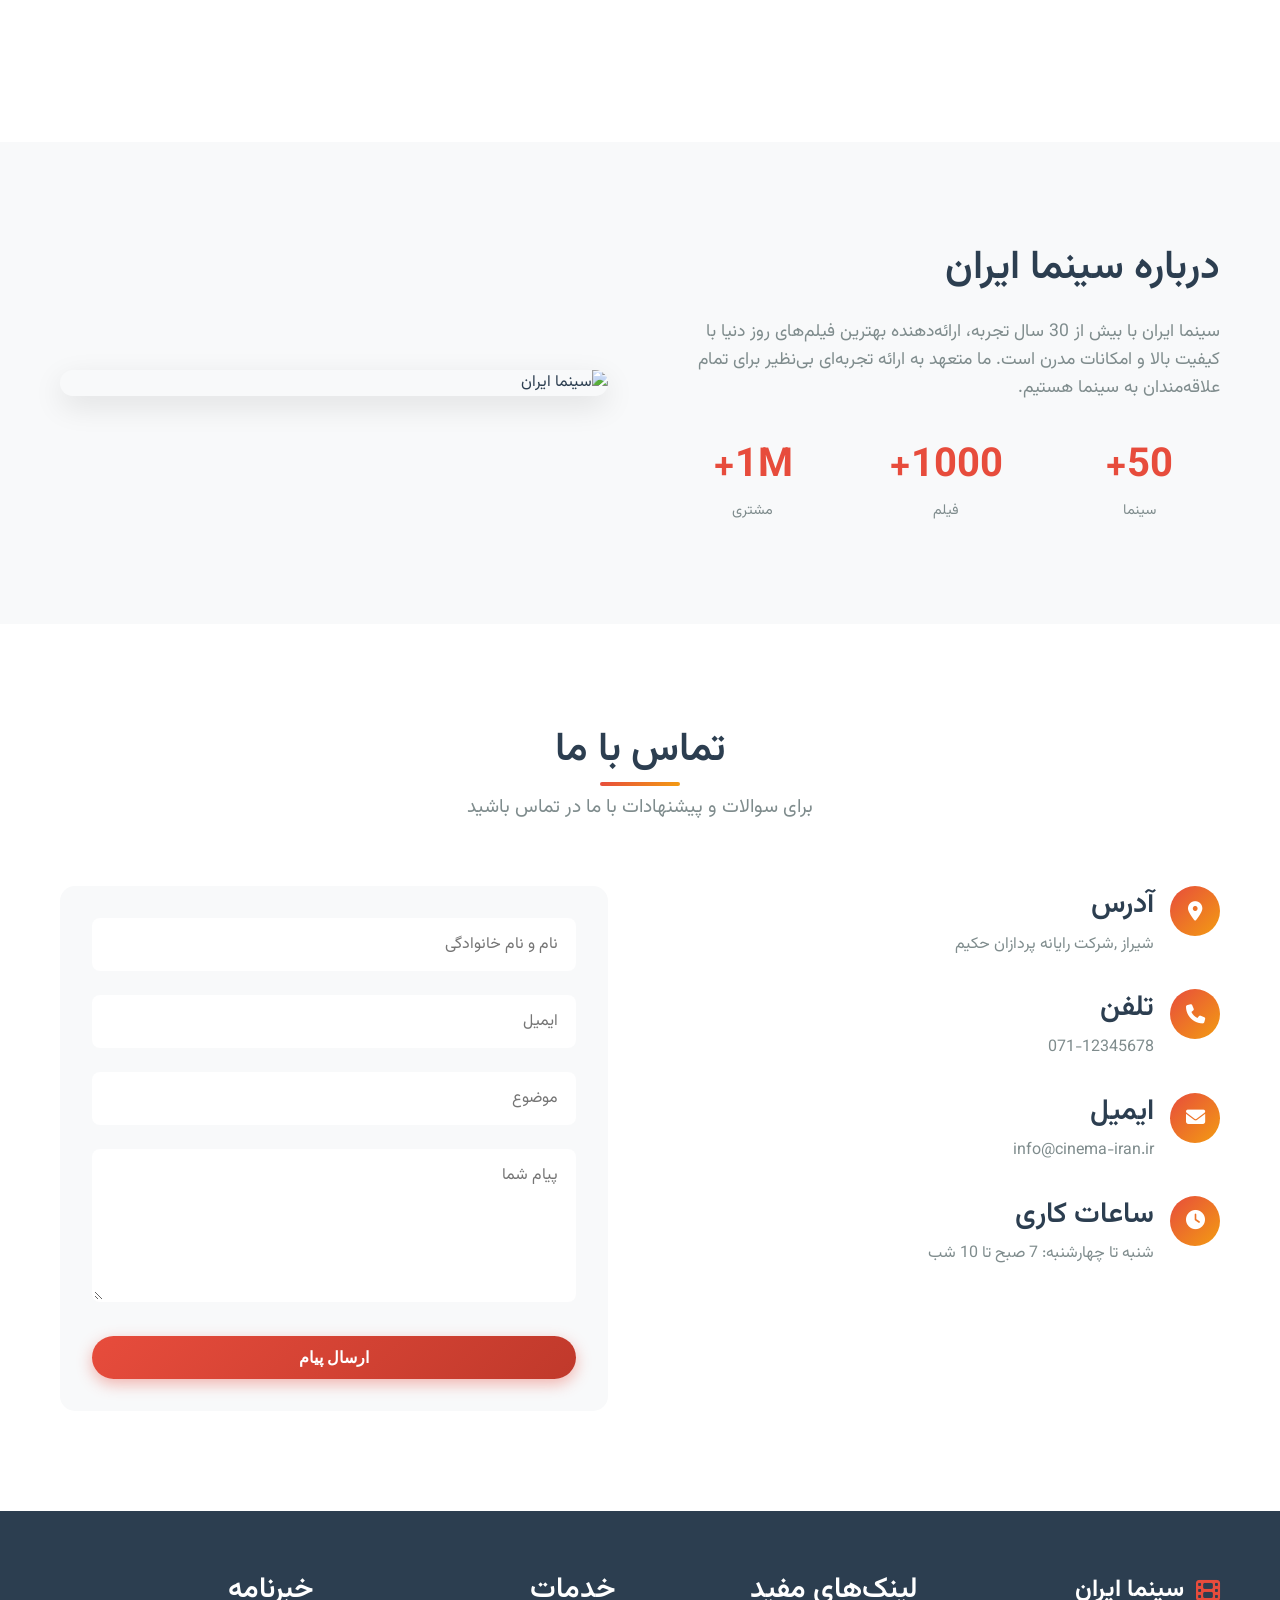
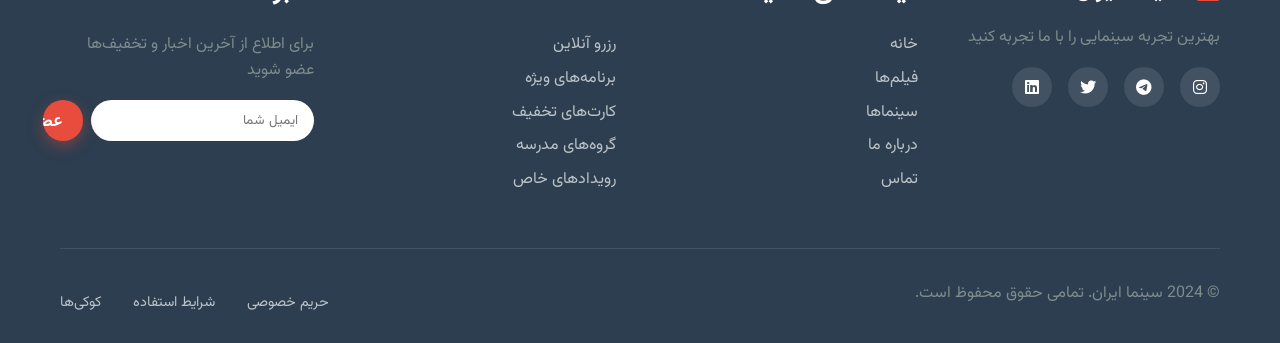
==== commit 1512e56c: "Enhance user experience with auth, booking, and movie filtering improvements Co-authored-by: mhm1384" ====
--- a/New folder (2)/index.html
+++ b/New folder (2)/index.html
@@ -25,9 +25,28 @@
                 <a href="#about" class="nav-link">درباره ما</a>
                 <a href="#contact" class="nav-link">تماس</a>
             </div>
-            <div class="nav-auth">
-                <a href="login.html" class="btn btn-outline">ورود</a>
-                <a href="register.html" class="btn btn-primary">ثبت‌نام</a>
+            <div class="nav-auth" id="navAuth">
+                <a href="login.html" class="btn btn-outline" id="loginBtn">ورود</a>
+                <a href="register.html" class="btn btn-primary" id="registerBtn">ثبت‌نام</a>
+            </div>
+            <div class="nav-user" id="navUser" style="display: none;">
+                <div class="user-menu">
+                    <button class="user-menu-toggle" id="userMenuToggle">
+                        <i class="fas fa-user-circle"></i>
+                        <span id="userName">کاربر</span>
+                        <i class="fas fa-chevron-down"></i>
+                    </button>
+                    <div class="user-dropdown" id="userDropdown">
+                        <a href="profile.html" class="dropdown-item">
+                            <i class="fas fa-user"></i>
+                            پروفایل من
+                        </a>
+                        <a href="#" class="dropdown-item" id="logoutBtn">
+                            <i class="fas fa-sign-out-alt"></i>
+                            خروج از حساب
+                        </a>
+                    </div>
+                </div>
             </div>
             <div class="mobile-menu-toggle">
                 <i class="fas fa-bars"></i>
@@ -44,8 +63,8 @@
             <h1 class="hero-title">بهترین فیلم‌های روز را در سینما ببینید</h1>
             <p class="hero-subtitle">تجربه‌ای بی‌نظیر با کیفیت بالا و صندلی‌های راحت در بهترین سینماهای ایران</p>
             <div class="hero-buttons">
-                <a href="#movies" class="btn btn-primary btn-large">مشاهده فیلم‌ها</a>
-                <a href="#cinemas" class="btn btn-outline btn-large">انتخاب سینما</a>
+                <a href="#movies" class="btn btn-primary btn-large" onclick="scrollToSection('movies')">مشاهده فیلم‌ها</a>
+                <a href="#cinemas" class="btn btn-outline btn-large" onclick="scrollToSection('cinemas')">انتخاب سینما</a>
             </div>
         </div>
         <div class="hero-scroll">
@@ -69,6 +88,11 @@
             <button class="filter-btn" data-genre="کمدی">کمدی</button>
             <button class="filter-btn" data-genre="علمی-تخیلی">علمی-تخیلی</button>
             <button class="filter-btn" data-genre="ترسناک">ترسناک</button>
+            <button class="filter-btn" data-genre="عاشقانه">عاشقانه</button>
+            <button class="filter-btn" data-genre="ماجراجویی">ماجراجویی</button>
+            <button class="filter-btn" data-genre="معمایی">معمایی</button>
+            <button class="filter-btn" data-genre="جنگی">جنگی</button>
+            <button class="filter-btn" data-genre="فانتزی">فانتزی</button>
             
             <div class="cinema-filter">
                 <label for="cinemaSelect">فیلتر بر اساس سینما:</label>
--- a/New folder (2)/styles/main.css
+++ b/New folder (2)/styles/main.css
@@ -199,6 +199,85 @@
     gap: 1rem;
 }
 
+.nav-user {
+    display: none;
+    align-items: center;
+}
+
+.user-menu {
+    position: relative;
+}
+
+.user-menu-toggle {
+    display: flex;
+    align-items: center;
+    gap: 0.5rem;
+    background: none;
+    border: none;
+    color: var(--text-dark);
+    font-size: 1rem;
+    cursor: pointer;
+    padding: 0.5rem 1rem;
+    border-radius: 25px;
+    transition: var(--transition);
+}
+
+.user-menu-toggle:hover {
+    background: var(--bg-light);
+    color: var(--primary-color);
+}
+
+.user-menu-toggle i {
+    font-size: 1.2rem;
+}
+
+.user-dropdown {
+    position: absolute;
+    top: 100%;
+    right: 0;
+    background: white;
+    border-radius: var(--border-radius);
+    box-shadow: var(--shadow);
+    min-width: 200px;
+    opacity: 0;
+    visibility: hidden;
+    transform: translateY(-10px);
+    transition: var(--transition);
+    z-index: 1000;
+    margin-top: 0.5rem;
+}
+
+.user-dropdown.active {
+    opacity: 1;
+    visibility: visible;
+    transform: translateY(0);
+}
+
+.dropdown-item {
+    display: flex;
+    align-items: center;
+    gap: 0.5rem;
+    padding: 0.75rem 1rem;
+    color: var(--text-dark);
+    text-decoration: none;
+    transition: var(--transition);
+    border-bottom: 1px solid var(--bg-light);
+}
+
+.dropdown-item:last-child {
+    border-bottom: none;
+}
+
+.dropdown-item:hover {
+    background: var(--bg-light);
+    color: var(--primary-color);
+}
+
+.dropdown-item i {
+    width: 16px;
+    text-align: center;
+}
+
 .mobile-menu-toggle {
     display: none;
     font-size: 1.5rem;
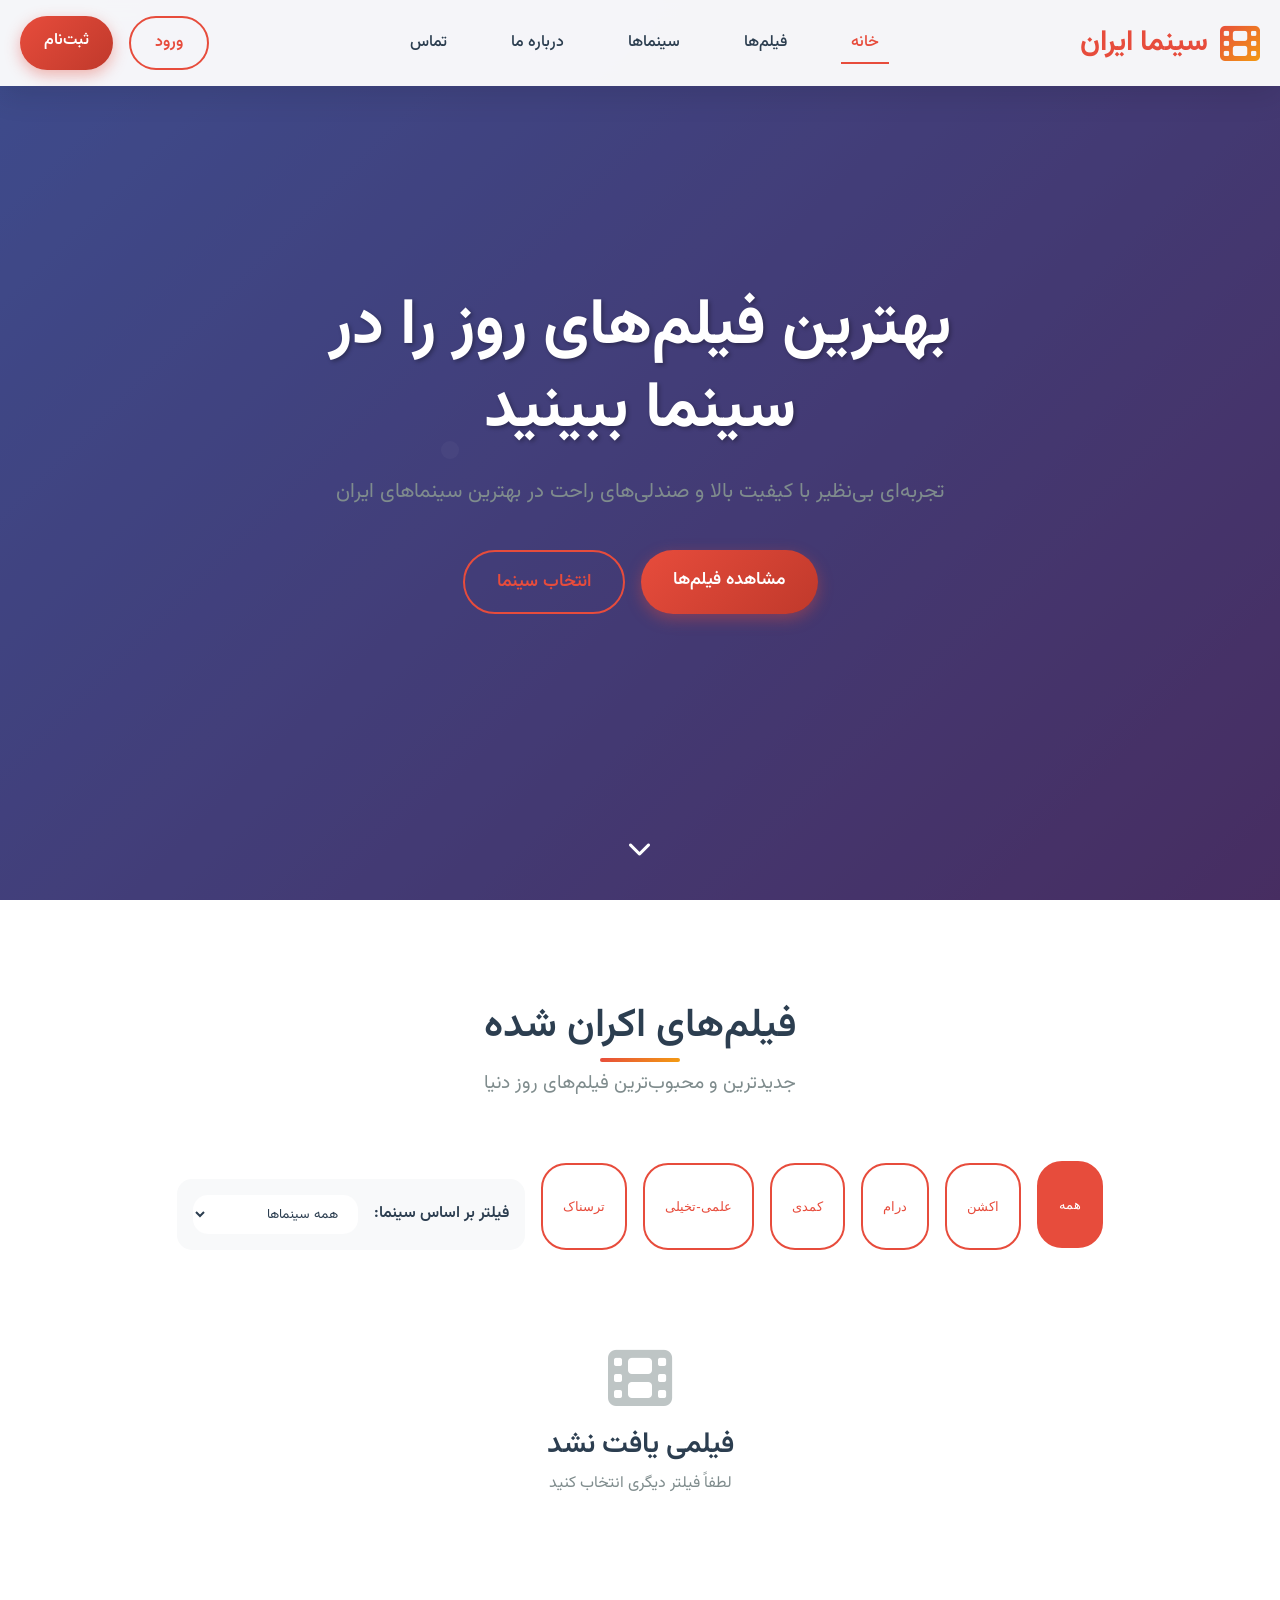
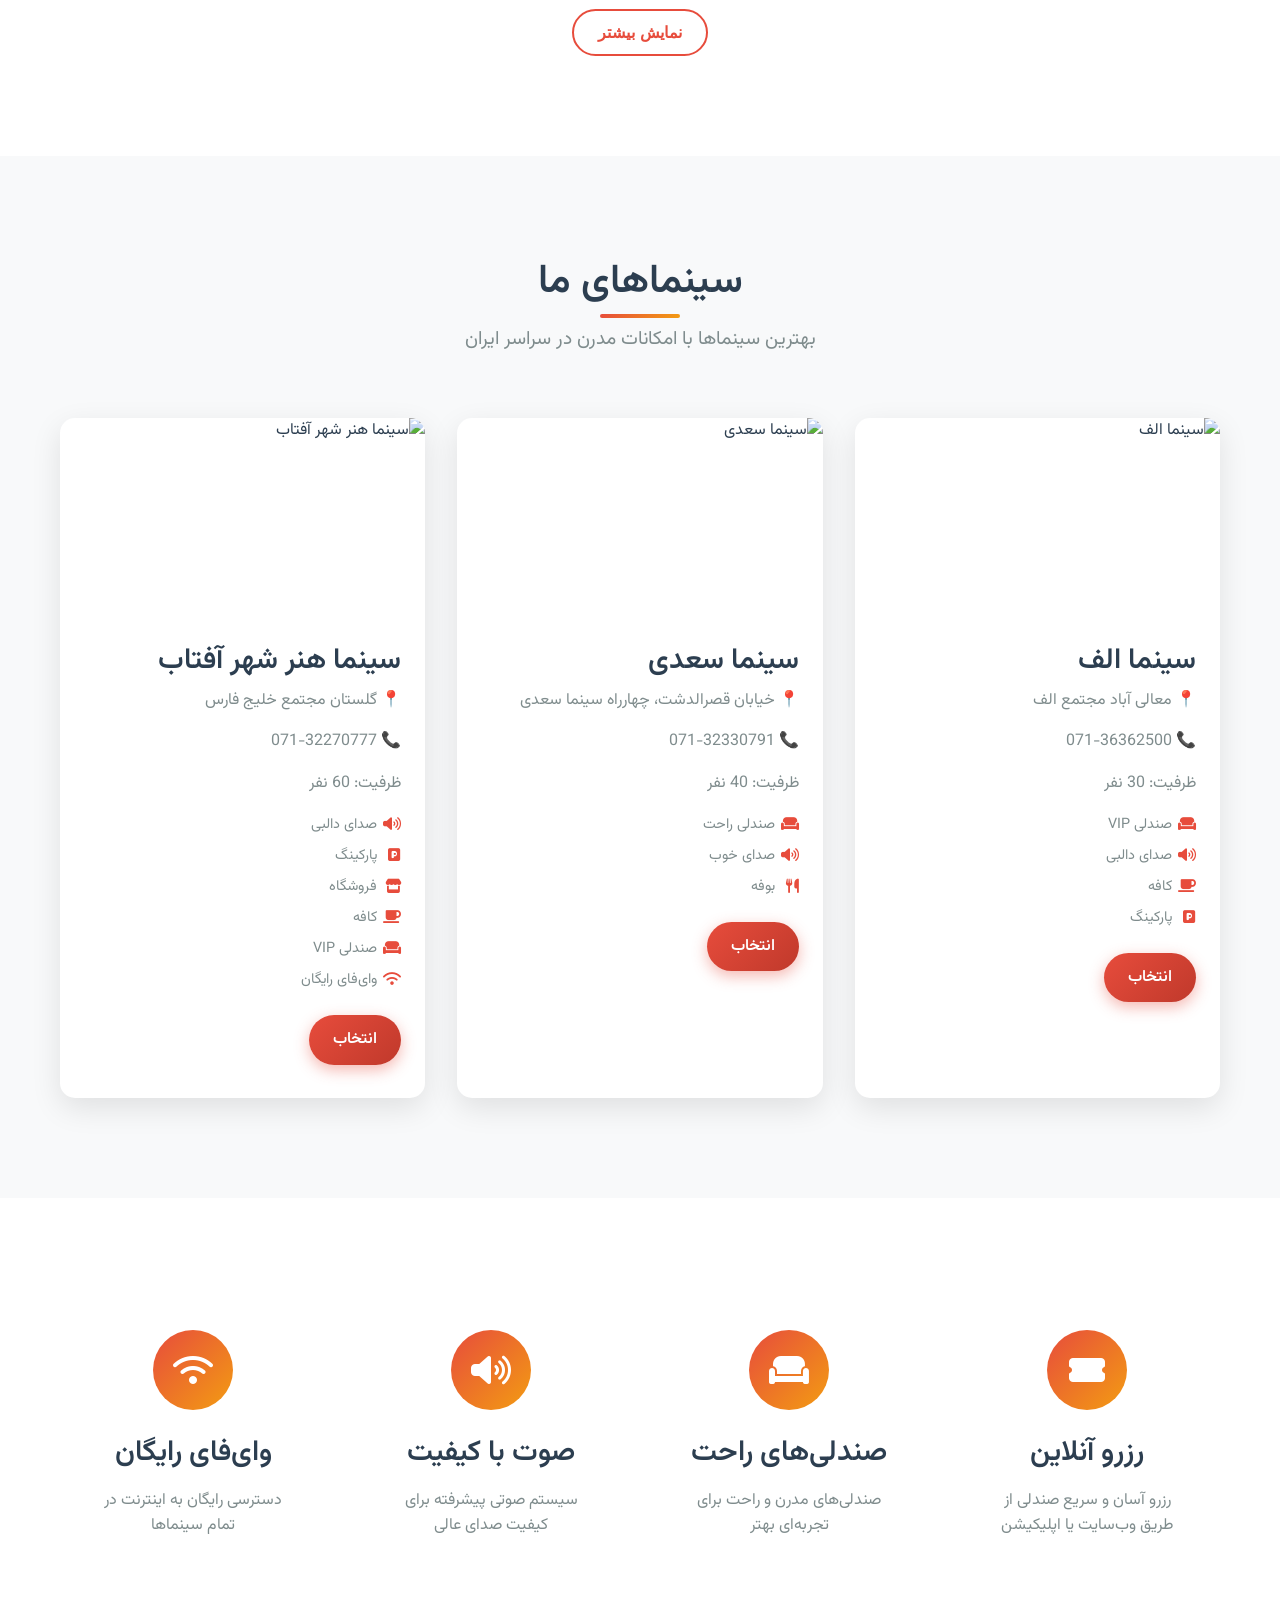
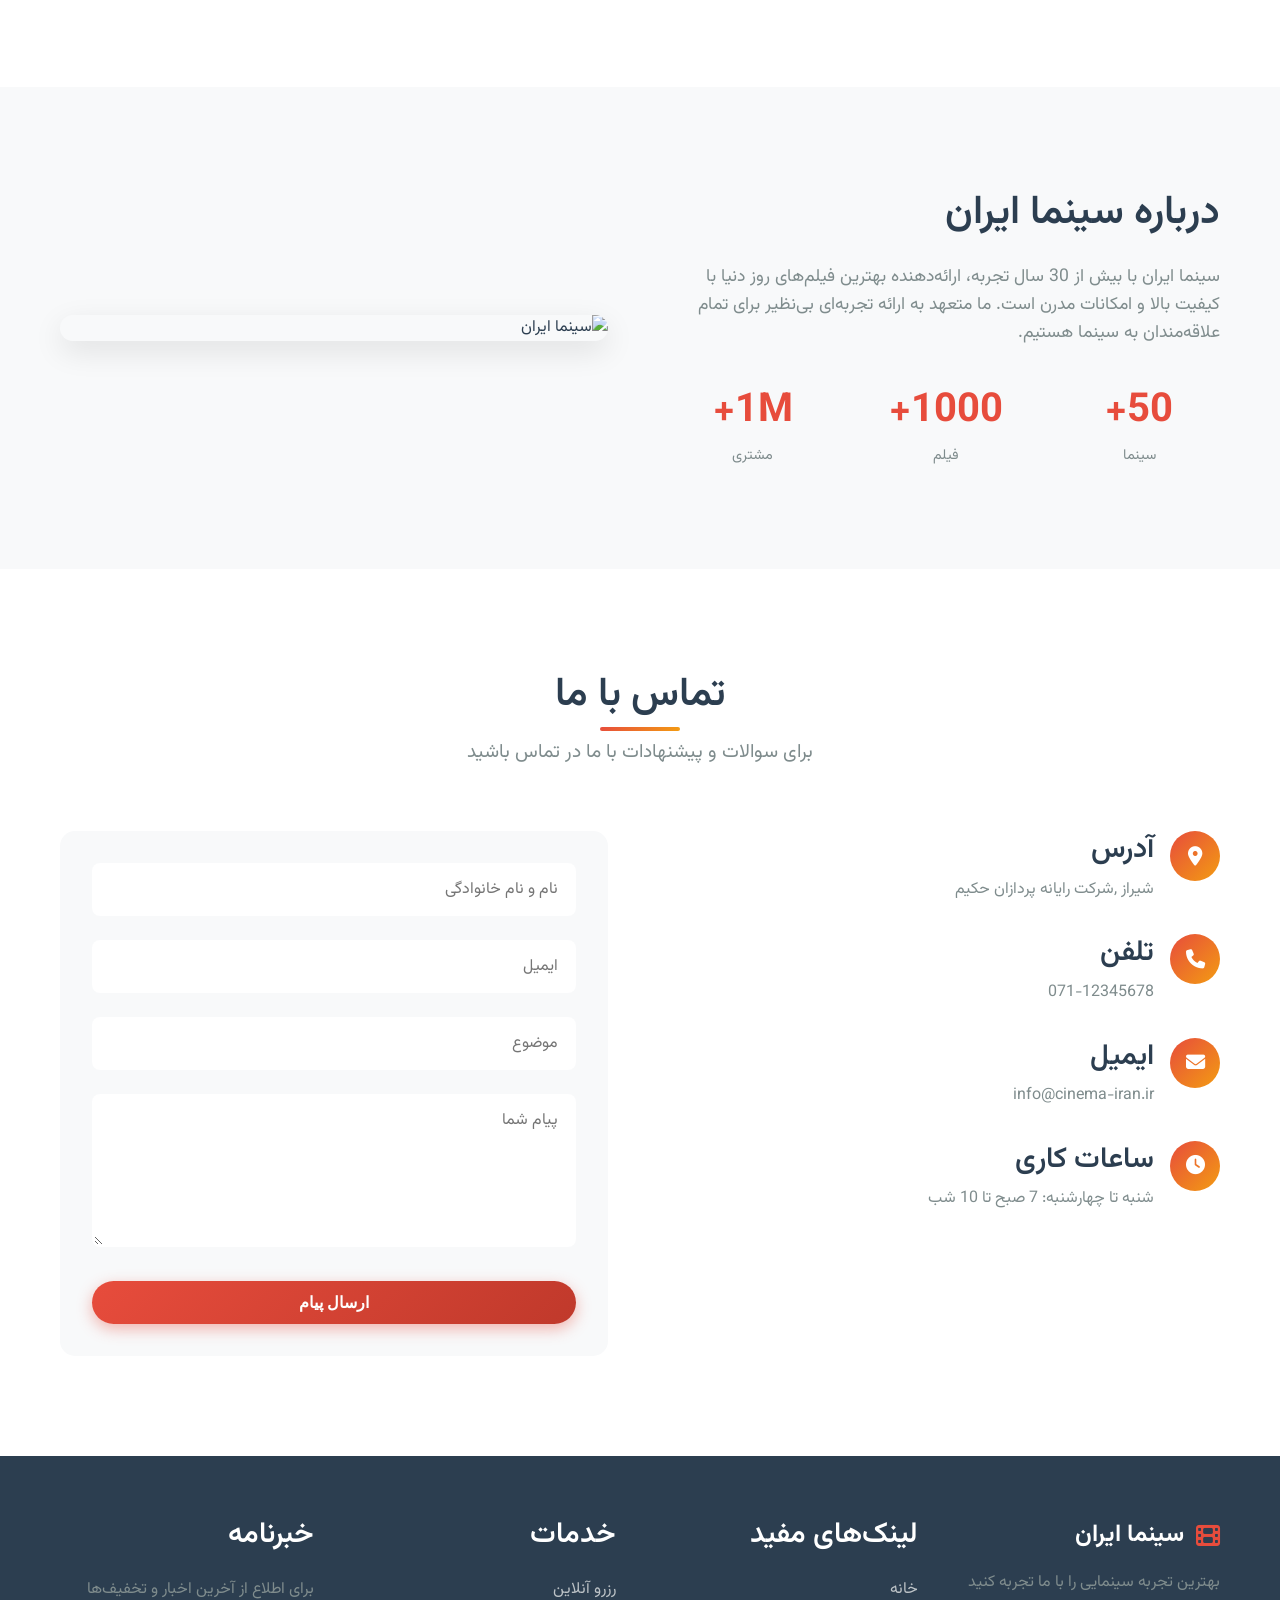
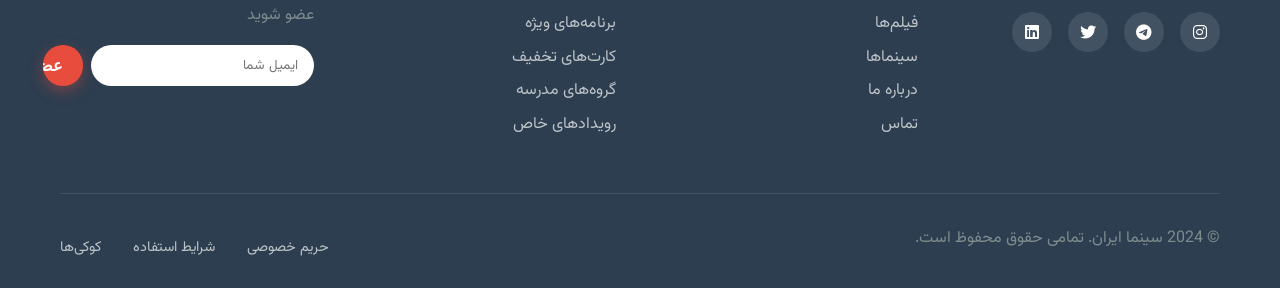
==== commit be7d55fc: "Enhance user experience with cinema details, bookings, and auth improvements Co-authored-by: mhm1384" ====
--- a/New folder (2)/index.html
+++ b/New folder (2)/index.html
@@ -26,27 +26,8 @@
                 <a href="#contact" class="nav-link">تماس</a>
             </div>
             <div class="nav-auth" id="navAuth">
-                <a href="login.html" class="btn btn-outline" id="loginBtn">ورود</a>
-                <a href="register.html" class="btn btn-primary" id="registerBtn">ثبت‌نام</a>
-            </div>
-            <div class="nav-user" id="navUser" style="display: none;">
-                <div class="user-menu">
-                    <button class="user-menu-toggle" id="userMenuToggle">
-                        <i class="fas fa-user-circle"></i>
-                        <span id="userName">کاربر</span>
-                        <i class="fas fa-chevron-down"></i>
-                    </button>
-                    <div class="user-dropdown" id="userDropdown">
-                        <a href="profile.html" class="dropdown-item">
-                            <i class="fas fa-user"></i>
-                            پروفایل من
-                        </a>
-                        <a href="#" class="dropdown-item" id="logoutBtn">
-                            <i class="fas fa-sign-out-alt"></i>
-                            خروج از حساب
-                        </a>
-                    </div>
-                </div>
+                <a href="login.html" class="btn btn-outline">ورود</a>
+                <a href="register.html" class="btn btn-primary">ثبت‌نام</a>
             </div>
             <div class="mobile-menu-toggle">
                 <i class="fas fa-bars"></i>
@@ -63,8 +44,8 @@
             <h1 class="hero-title">بهترین فیلم‌های روز را در سینما ببینید</h1>
             <p class="hero-subtitle">تجربه‌ای بی‌نظیر با کیفیت بالا و صندلی‌های راحت در بهترین سینماهای ایران</p>
             <div class="hero-buttons">
-                <a href="#movies" class="btn btn-primary btn-large" onclick="scrollToSection('movies')">مشاهده فیلم‌ها</a>
-                <a href="#cinemas" class="btn btn-outline btn-large" onclick="scrollToSection('cinemas')">انتخاب سینما</a>
+                <a href="#movies" class="btn btn-primary btn-large">مشاهده فیلم‌ها</a>
+                <a href="#cinemas" class="btn btn-outline btn-large">انتخاب سینما</a>
             </div>
         </div>
         <div class="hero-scroll">
@@ -88,11 +69,6 @@
             <button class="filter-btn" data-genre="کمدی">کمدی</button>
             <button class="filter-btn" data-genre="علمی-تخیلی">علمی-تخیلی</button>
             <button class="filter-btn" data-genre="ترسناک">ترسناک</button>
-            <button class="filter-btn" data-genre="عاشقانه">عاشقانه</button>
-            <button class="filter-btn" data-genre="ماجراجویی">ماجراجویی</button>
-            <button class="filter-btn" data-genre="معمایی">معمایی</button>
-            <button class="filter-btn" data-genre="جنگی">جنگی</button>
-            <button class="filter-btn" data-genre="فانتزی">فانتزی</button>
             
             <div class="cinema-filter">
                 <label for="cinemaSelect">فیلتر بر اساس سینما:</label>
@@ -141,7 +117,7 @@
                         <span><i class="fas fa-coffee"></i> کافه</span>
                         <span><i class="fas fa-parking"></i> پارکینگ</span>
                     </div>
-                    <a href="#" class="btn btn-primary">انتخاب</a>
+                    <a href="#" class="btn btn-primary" onclick="window.location.href='seats.html?cinemaId=1'">انتخاب</a>
                 </div>
             </div>
 
@@ -160,7 +136,7 @@
                         <span><i class="fas fa-volume-up"></i> صدای خوب</span>
                         <span><i class="fas fa-utensils"></i> بوفه</span>
                     </div>
-                    <a href="#" class="btn btn-primary">انتخاب</a>
+                    <a href="#" class="btn btn-primary" onclick="window.location.href='seats.html?cinemaId=2'">انتخاب</a>
                 </div>
             </div>
 
@@ -182,7 +158,7 @@
                         <span><i class="fas fa-couch"></i> صندلی VIP</span>
                         <span><i class="fas fa-wifi"></i> وای‌فای رایگان</span>
                     </div>
-                    <a href="#" class="btn btn-primary">انتخاب</a>
+                    <a href="#" class="btn btn-primary" onclick="window.location.href='seats.html?cinemaId=3'">انتخاب</a>
                 </div>
             </div>
 
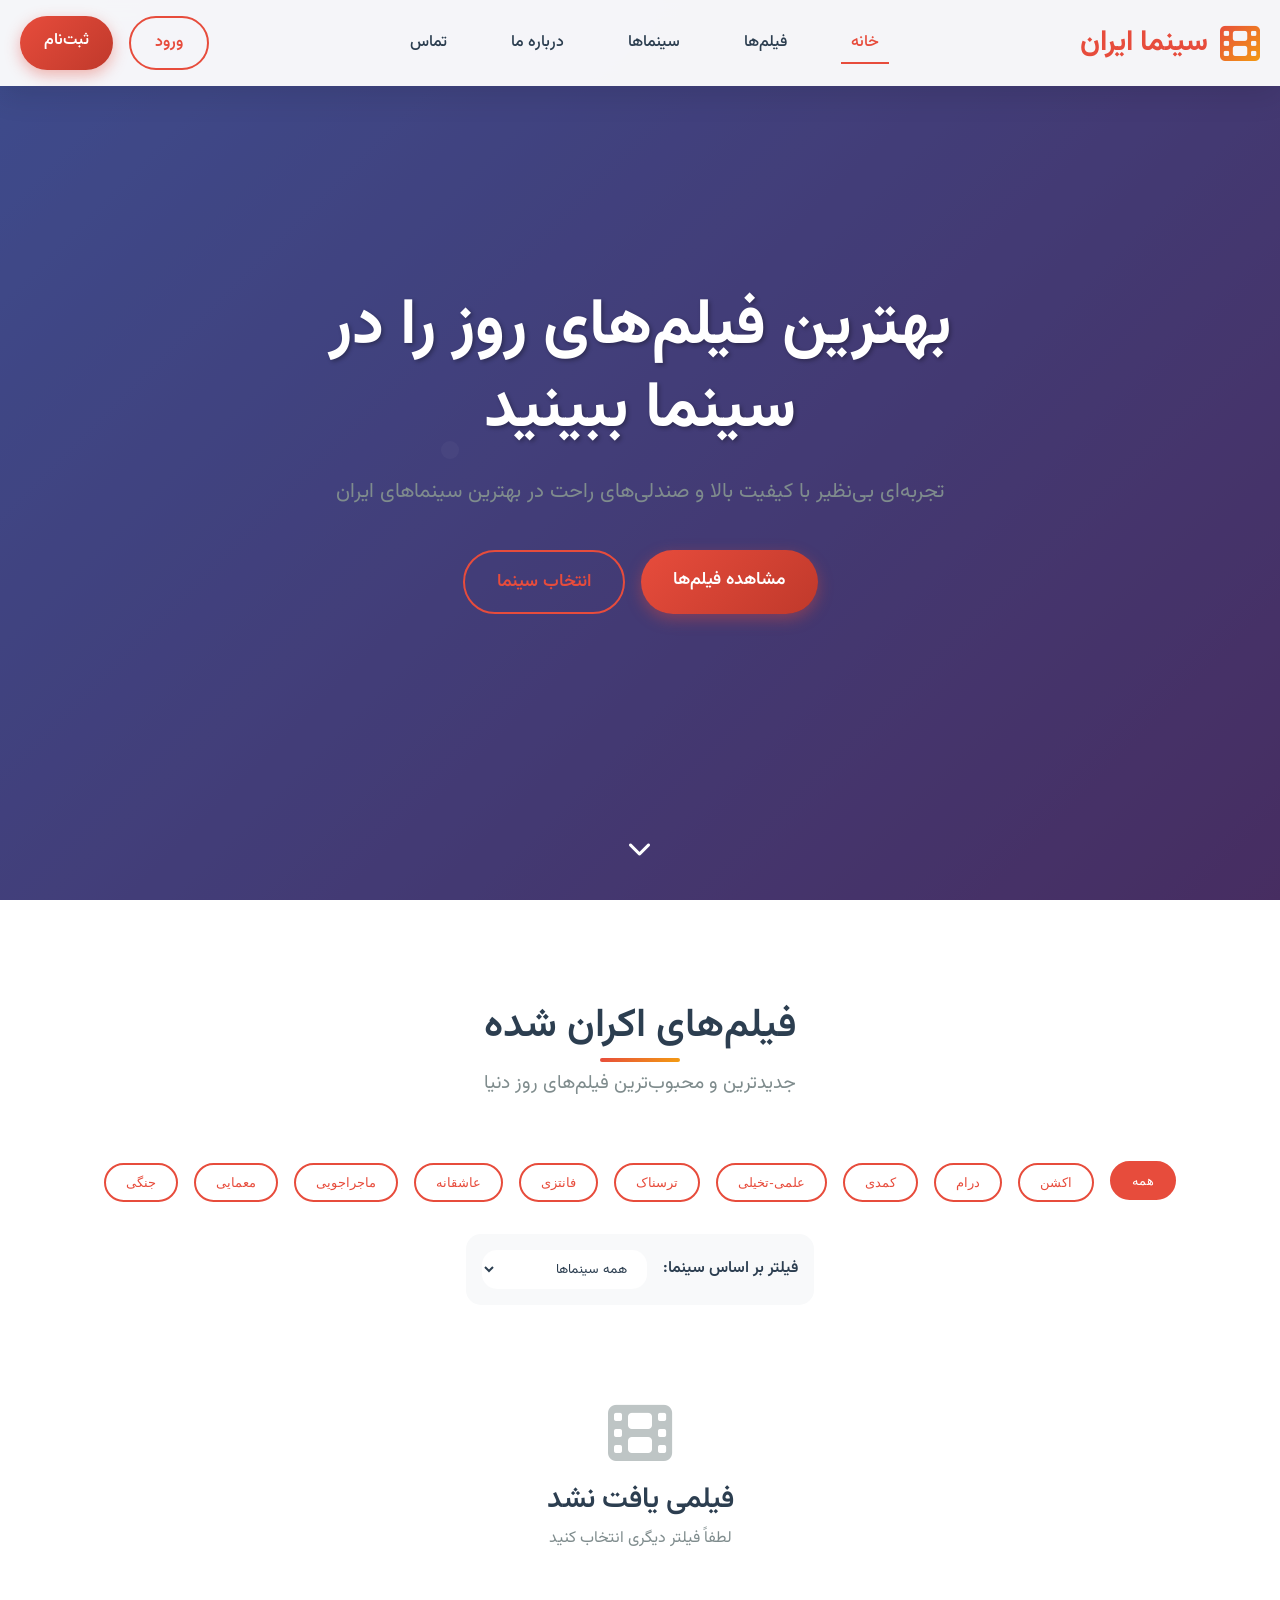
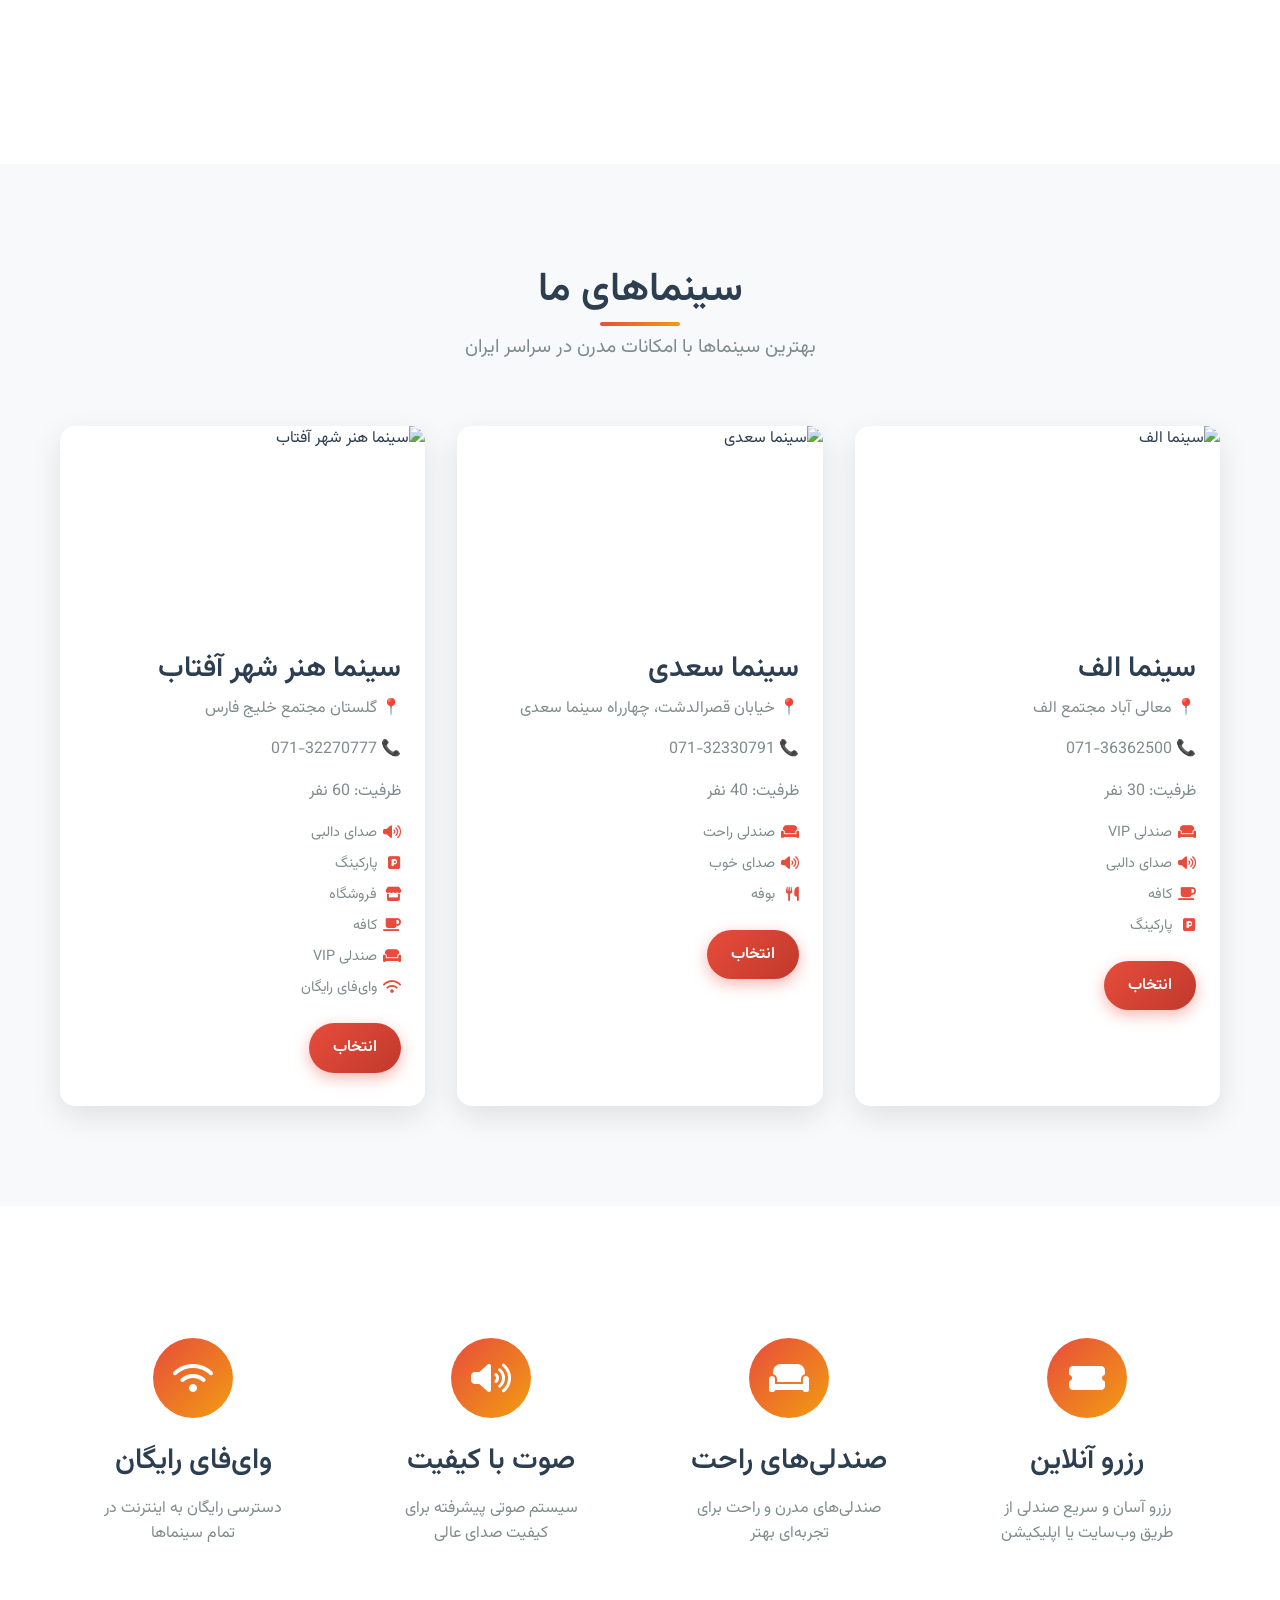
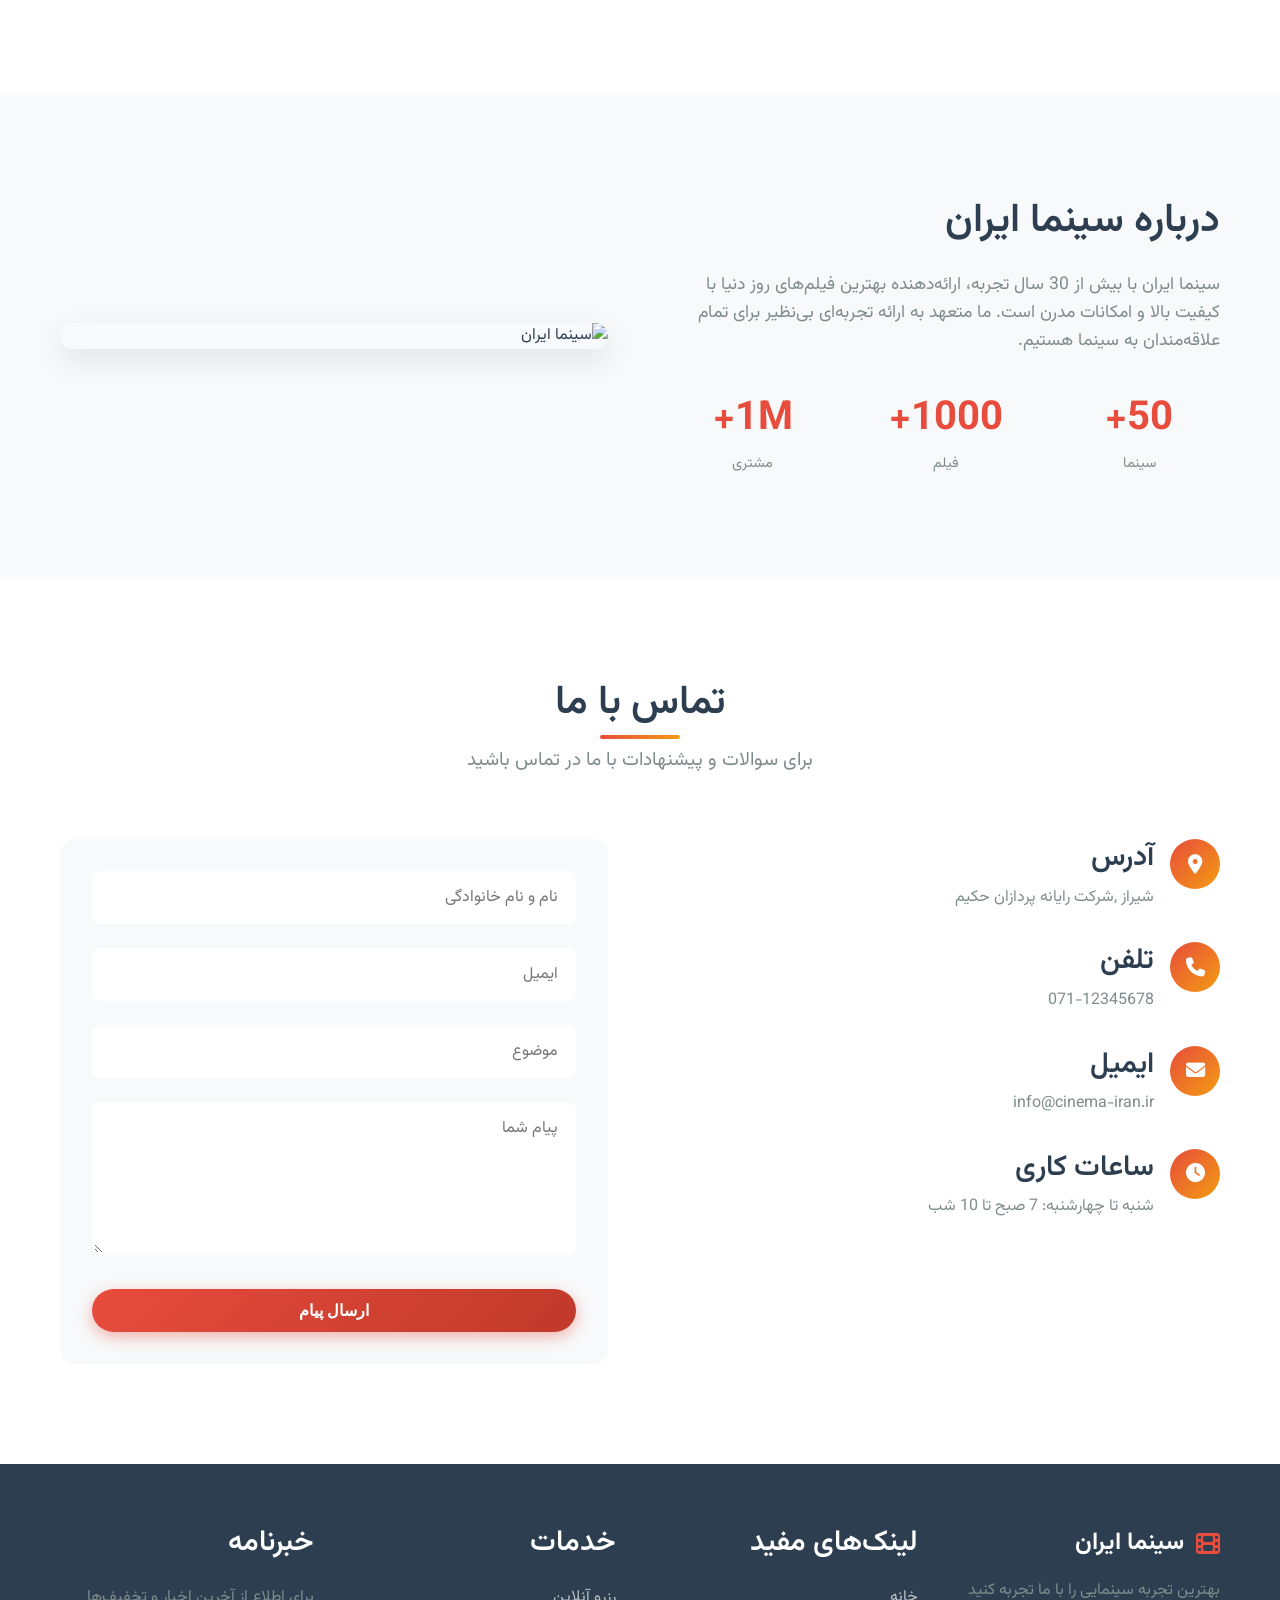
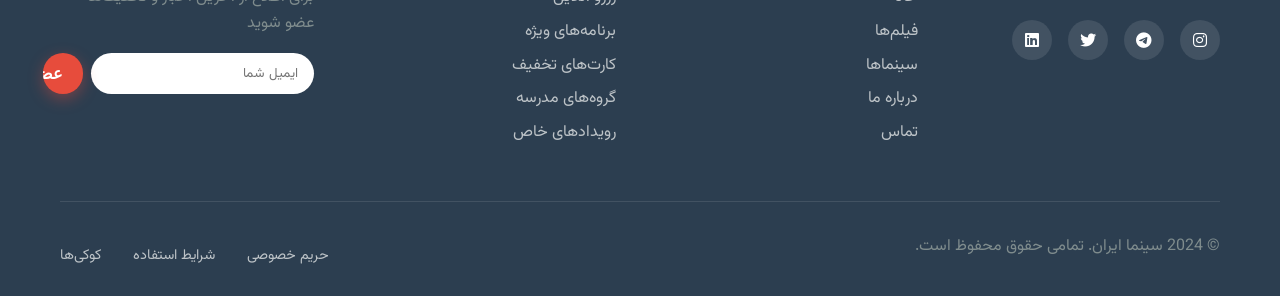
==== commit 6f28b587: "Add features: welcome messages, genre filters, booking management, and UI improvements Co-authored-b" ====
--- a/New folder (2)/index.html
+++ b/New folder (2)/index.html
@@ -69,6 +69,11 @@
             <button class="filter-btn" data-genre="کمدی">کمدی</button>
             <button class="filter-btn" data-genre="علمی-تخیلی">علمی-تخیلی</button>
             <button class="filter-btn" data-genre="ترسناک">ترسناک</button>
+            <button class="filter-btn" data-genre="فانتزی">فانتزی</button>
+            <button class="filter-btn" data-genre="عاشقانه">عاشقانه</button>
+            <button class="filter-btn" data-genre="ماجراجویی">ماجراجویی</button>
+            <button class="filter-btn" data-genre="معمایی">معمایی</button>
+            <button class="filter-btn" data-genre="جنگی">جنگی</button>
             
             <div class="cinema-filter">
                 <label for="cinemaSelect">فیلتر بر اساس سینما:</label>
@@ -117,7 +122,7 @@
                         <span><i class="fas fa-coffee"></i> کافه</span>
                         <span><i class="fas fa-parking"></i> پارکینگ</span>
                     </div>
-                    <a href="#" class="btn btn-primary" onclick="window.location.href='seats.html?cinemaId=1'">انتخاب</a>
+                    <a href="#" class="btn btn-primary" onclick="window.location.href='cinema.html?cinemaId=1'">انتخاب</a>
                 </div>
             </div>
 
@@ -136,7 +141,7 @@
                         <span><i class="fas fa-volume-up"></i> صدای خوب</span>
                         <span><i class="fas fa-utensils"></i> بوفه</span>
                     </div>
-                    <a href="#" class="btn btn-primary" onclick="window.location.href='seats.html?cinemaId=2'">انتخاب</a>
+                    <a href="#" class="btn btn-primary" onclick="window.location.href='cinema.html?cinemaId=2'">انتخاب</a>
                 </div>
             </div>
 
@@ -158,7 +163,7 @@
                         <span><i class="fas fa-couch"></i> صندلی VIP</span>
                         <span><i class="fas fa-wifi"></i> وای‌فای رایگان</span>
                     </div>
-                    <a href="#" class="btn btn-primary" onclick="window.location.href='seats.html?cinemaId=3'">انتخاب</a>
+                    <a href="#" class="btn btn-primary" onclick="window.location.href='cinema.html?cinemaId=3'">انتخاب</a>
                 </div>
             </div>
 
